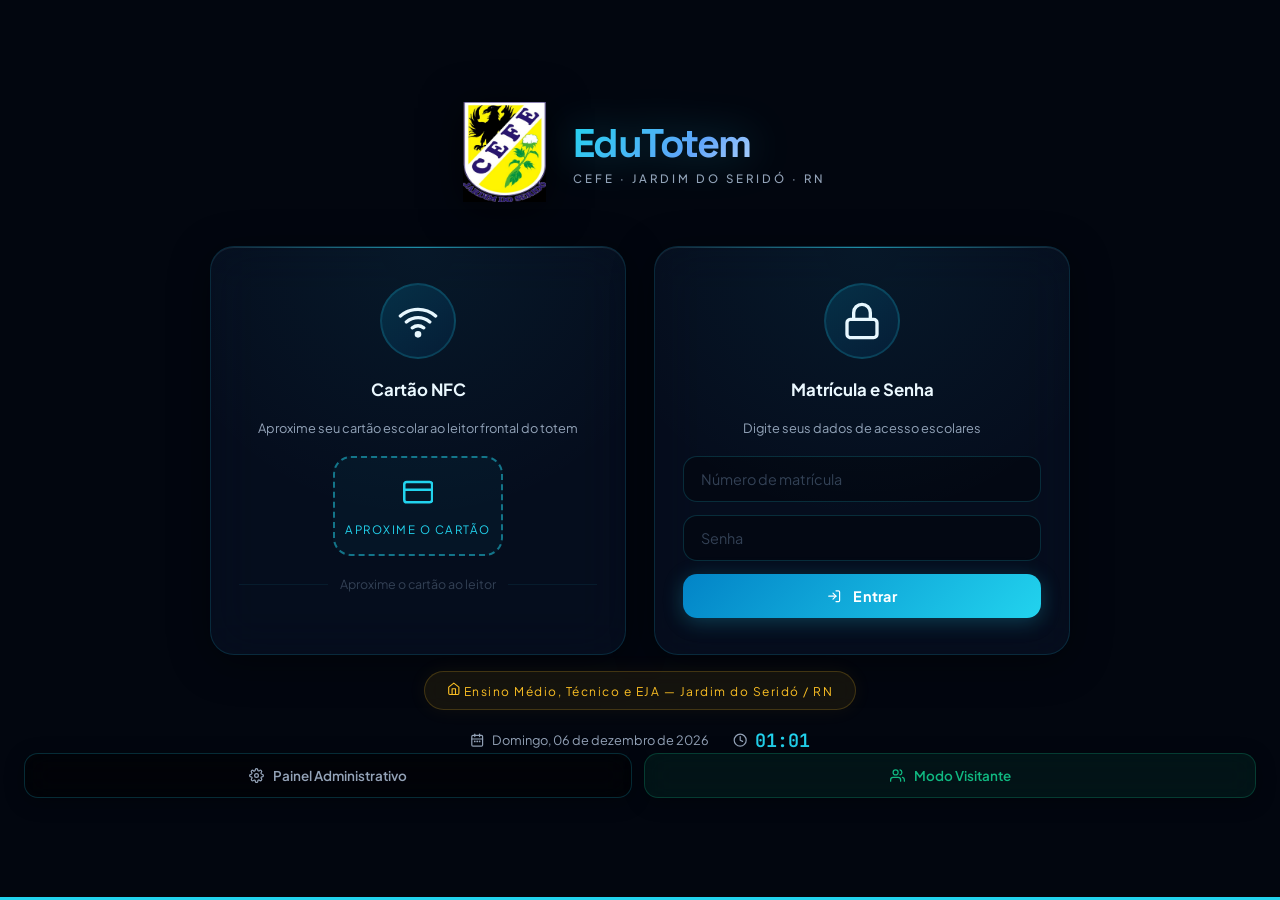
==== EduTotem.html @ 2d52a3f1 "feat: Adiciona Modo Visitante" ====
<!DOCTYPE html>
<html lang="pt-BR">
<head>
<meta charset="UTF-8">
<meta name="viewport" content="width=device-width, initial-scale=1.0, maximum-scale=1.0, user-scalable=no">
<title>EduTotem — CEFE Jardim do Seridó</title>
<link href="https://fonts.googleapis.com/css2?family=Plus+Jakarta+Sans:wght@300;400;500;600;700;800&family=JetBrains+Mono:wght@400;500;600&family=Space+Grotesk:wght@700;800&display=swap" rel="stylesheet">
<style>
  :root {
    /* ── PALETTE: Deep Space + Electric Cyan ── */
    --bg-deep:   #02060F;
    --bg-main:   #060D1C;
    --bg-card:   rgba(10,20,42,0.75);
    --bg-card2:  rgba(14,28,56,0.85);
    --bg-glass:  rgba(255,255,255,0.04);
    --bg-glass2: rgba(255,255,255,0.07);

    /* ── ACCENTS ── */
    --accent:    #22D3EE;
    --accent2:   #0EA5E9;
    --accent3:   #10B981;
    --accent4:   #818CF8;
    --red:       #F43F5E;
    --yellow:    #FBBF24;
    --green:     #10B981;
    --purple:    #A78BFA;
    --orange:    #FB923C;

    /* ── BORDERS & GLOWS ── */
    --border:    rgba(34,211,238,0.18);
    --border2:   rgba(34,211,238,0.08);
    --border3:   rgba(255,255,255,0.06);
    --glow:      0 0 40px rgba(34,211,238,0.18), 0 0 80px rgba(14,165,233,0.08);
    --glow2:     0 0 60px rgba(34,211,238,0.32), 0 0 120px rgba(14,165,233,0.15);
    --glow-green:0 0 30px rgba(16,185,129,0.25);
    --glow-red:  0 0 30px rgba(244,63,94,0.25);
    --shadow:    0 24px 80px rgba(0,0,0,0.65);
    --shadow-sm: 0 8px 32px rgba(0,0,0,0.4);

    /* ── TEXT ── */
    --text:      #F0F9FF;
    --text2:     #94A3B8;
    --text3:     #334155;

    /* ── RADIUS ── */
    --r:         22px;
    --rs:        14px;
    --rxs:       10px;
  }

  *, *::before, *::after { margin:0; padding:0; box-sizing:border-box; -webkit-tap-highlight-color:transparent; }
  html { background:var(--bg-deep); touch-action:manipulation; }
  body {
    font-family:'Plus Jakarta Sans',sans-serif;
    background:var(--bg-deep);
    color:var(--text);
    min-height:100vh;
    overflow:hidden;
    user-select:none;
    cursor:default;
  }
  body::before {
    content:''; position:fixed; inset:0; pointer-events:none; z-index:0;
    background:
      radial-gradient(ellipse 70% 60% at 15% 5%,  rgba(14,165,233,0.16) 0%, transparent 55%),
      radial-gradient(ellipse 50% 50% at 85% 90%, rgba(16,185,129,0.09) 0%, transparent 55%),
      radial-gradient(ellipse 60% 40% at 80% 20%, rgba(129,140,248,0.07) 0%, transparent 50%),
      radial-gradient(ellipse 35% 55% at 50% 60%, rgba(34,211,238,0.05) 0%, transparent 65%),
      linear-gradient(160deg, #02060F 0%, #060D1C 40%, #06101E 100%);
  }
  body::after {
    content:''; position:fixed; inset:0; pointer-events:none; z-index:0;
    background-image:
      radial-gradient(circle at 1px 1px, rgba(34,211,238,0.06) 1px, transparent 0);
    background-size: 40px 40px;
    mask-image: radial-gradient(ellipse 80% 80% at 50% 50%, black 40%, transparent 100%);
  }

  /* ─── SCREENS ─── */
  .screen { display:none; position:fixed; inset:0; z-index:10; animation:fadeIn .4s ease; flex-direction:column; }
  .screen.active { display:flex; }

  @keyframes fadeIn { from{opacity:0;transform:scale(.98)} to{opacity:1;transform:scale(1)} }
  @keyframes slideUp { from{opacity:0;transform:translateY(28px)} to{opacity:1;transform:translateY(0)} }
  @keyframes slideLeft { from{opacity:0;transform:translateX(-30px)} to{opacity:1;transform:translateX(0)} }
  @keyframes pulse { 0%,100%{box-shadow:0 0 0 0 rgba(0,198,255,.4)} 50%{box-shadow:0 0 0 16px rgba(0,198,255,0)} }
  @keyframes spin { to{transform:rotate(360deg)} }
  @keyframes countUp { from{opacity:0;transform:translateY(8px)} to{opacity:1;transform:translateY(0)} }
  @keyframes blink { 0%,100%{opacity:1} 50%{opacity:.35} }
  @keyframes ripple { 0%{transform:scale(0);opacity:.5} 100%{transform:scale(4);opacity:0} }

  ::-webkit-scrollbar { width:3px; }
  ::-webkit-scrollbar-track { background:transparent; }
  ::-webkit-scrollbar-thumb { background:linear-gradient(180deg,#22D3EE,#0EA5E9); border-radius:4px; }


  /* ─── SVG icon sizing ─── */
  .svg-icon { line-height:1; flex-shrink:0; }
  .svg-icon svg { display:block; }
  .pb-icon .svg-icon svg  { width:2rem;  height:2rem; }
  .ih-icon .svg-icon svg  { width:1.6rem;height:1.6rem; }
  .lc-icon .svg-icon svg  { width:2.5rem;height:2.5rem; }
  .pf2-ic .svg-icon svg   { width:1.1rem;height:1.1rem; }
  .io-icon .svg-icon       { animation:pulse 1.5s infinite; }
  .io-icon .svg-icon svg  { width:4rem;  height:4rem; }
  .tb-back .svg-icon, .tb-logout .svg-icon { vertical-align:middle; }
  .tb-back .svg-icon svg, .tb-logout .svg-icon svg { width:.9rem;height:.9rem; }
  .btn .svg-icon svg, .tc-btn .svg-icon svg,
  .sec-save .svg-icon svg, .pci-btn .svg-icon svg,
  .av-btn .svg-icon svg, .btn-add .svg-icon svg,
  .btn-add-row .svg-icon svg, .add-item-btn .svg-icon svg { width:.9rem;height:.9rem;margin-right:4px; }
  .edit-section-title { display:flex;align-items:center;gap:8px; }
  .edit-section-title .svg-icon svg { width:1rem;height:1rem; }
  .status-chip .svg-icon svg { width:.75rem;height:.75rem; }
  .nfc-icon .svg-icon svg  { width:1.9rem;height:1.9rem; }
  .lm-chip .svg-icon svg   { width:.9rem; height:.9rem; }
  .school-badge .svg-icon svg { width:.85rem;height:.85rem; }
  .btn-admin-access .svg-icon svg { width:.85rem;height:.85rem; }


  /* ── ALUNOS ADMIN ── */
  .aluno-row {
    display:flex; align-items:center; gap:14px; padding:14px 18px;
    background:rgba(10,20,42,0.6); backdrop-filter:blur(12px);
    border:1px solid rgba(34,211,238,0.1); border-radius:var(--rs);
    transition:all .3s;
  }
  .aluno-row:hover { border-color:rgba(34,211,238,0.25); transform:translateX(3px); }
  .aluno-av {
    width:40px; height:40px; border-radius:50%; flex-shrink:0;
    background:linear-gradient(135deg,#0EA5E9,#22D3EE,#10B981);
    display:flex; align-items:center; justify-content:center;
    font-size:.85rem; font-weight:800; color:#fff; -webkit-text-fill-color:#fff;
    border:2px solid rgba(255,255,255,0.12);
  }
  .aluno-info { flex:1; min-width:0; }
  .aluno-name { font-size:.9rem; font-weight:700; white-space:nowrap; overflow:hidden; text-overflow:ellipsis; }
  .aluno-meta { font-size:.72rem; color:var(--text2); margin-top:2px; }
  .aluno-mat { font-family:'JetBrains Mono',monospace; font-size:.72rem; color:var(--accent); }
  .aluno-actions { display:flex; gap:7px; flex-shrink:0; }
  .aluno-btn {
    padding:7px 12px; border-radius:var(--rxs); border:1px solid var(--border);
    font-family:'Plus Jakarta Sans',sans-serif; font-size:.75rem; font-weight:600;
    cursor:pointer; transition:all .3s; display:flex; align-items:center; gap:4px;
  }
  .aluno-btn-edit { background:rgba(34,211,238,0.08); color:var(--accent); }
  .aluno-btn-edit:hover { background:rgba(34,211,238,0.2); border-color:var(--accent); }
  .aluno-btn-del { background:rgba(244,63,94,0.08); color:var(--red); }
  .aluno-btn-del:hover { background:rgba(244,63,94,0.2); border-color:var(--red); }
  .aluno-empty { text-align:center; padding:50px 20px; color:var(--text3); font-size:.88rem; }


  /* ══════════════════════════════
     CSV IMPORT ZONE
  ══════════════════════════════ */
  .csv-drop-zone {
    border:2px dashed rgba(34,211,238,0.3);
    border-radius:var(--r); padding:36px 24px;
    text-align:center; cursor:pointer; transition:all .3s;
    background:rgba(34,211,238,0.03);
    position:relative;
  }
  .csv-drop-zone:hover, .csv-drop-zone.drag-over {
    border-color:var(--accent); background:rgba(34,211,238,0.08);
    box-shadow:var(--glow);
  }
  .csv-drop-zone .dz-icon { font-size:2.8rem; margin-bottom:10px; }
  .csv-drop-zone h4 { font-size:1rem; font-weight:700; margin-bottom:4px; }
  .csv-drop-zone p  { font-size:.8rem; color:var(--text2); }
  .csv-preview-table {
    width:100%; border-collapse:separate; border-spacing:0 4px;
    font-size:.8rem; max-height:260px; overflow-y:auto; display:block;
  }
  .csv-preview-table th {
    padding:8px 12px; background:rgba(34,211,238,0.12);
    color:var(--accent); font-size:.7rem; text-transform:uppercase;
    letter-spacing:1.5px; text-align:left; font-weight:700;
    position:sticky; top:0;
  }
  .csv-preview-table td { padding:9px 12px; background:rgba(10,20,42,0.5); color:var(--text); }
  .csv-preview-table tr:hover td { background:rgba(34,211,238,0.06); }
  .csv-preview-table td:first-child { border-radius:var(--rxs) 0 0 var(--rxs); }
  .csv-preview-table td:last-child  { border-radius:0 var(--rxs) var(--rxs) 0; }
  .csv-error-row td { color:var(--red) !important; background:rgba(244,63,94,0.08) !important; }
  .import-progress {
    padding:14px 20px; border-radius:var(--rs);
    background:rgba(16,185,129,0.08); border:1px solid rgba(16,185,129,0.2);
    display:flex; align-items:center; gap:12px; font-size:.88rem; font-weight:600;
    color:var(--green); display:none;
  }
  .import-progress.show { display:flex; animation:slideUp .3s ease; }

  /* ══════════════════════════════
     SYNC / INTERCOMUNICAÇÃO
  ══════════════════════════════ */
  .sync-status-bar {
    display:flex; align-items:center; gap:10px; padding:10px 16px;
    border-radius:var(--rs);
    font-size:.8rem; font-weight:600;
  }
  .sync-status-bar.connected    { background:rgba(16,185,129,0.1); border:1px solid rgba(16,185,129,0.25); color:var(--green); }
  .sync-status-bar.disconnected { background:rgba(244,63,94,0.08); border:1px solid rgba(244,63,94,0.2); color:var(--red); }
  .sync-status-bar.syncing      { background:rgba(34,211,238,0.08); border:1px solid rgba(34,211,238,0.2); color:var(--accent); }
  .sync-dot { width:8px; height:8px; border-radius:50%; flex-shrink:0; }
  .sync-dot.on  { background:var(--green); box-shadow:0 0 8px var(--green); animation:pulse 2s infinite; }
  .sync-dot.off { background:var(--red); }
  .sync-dot.spin { background:var(--accent); box-shadow:0 0 8px var(--accent); animation:pulse 1s infinite; }
  .sync-action-grid {
    display:grid; grid-template-columns:1fr 1fr; gap:10px;
  }
  .sync-btn {
    padding:14px 16px; border-radius:var(--rs);
    display:flex; flex-direction:column; align-items:flex-start; gap:5px;
    cursor:pointer; transition:all .3s; border:1px solid var(--border);
    background:rgba(10,20,42,0.5); font-family:'Plus Jakarta Sans',sans-serif;
  }
  .sync-btn:hover { border-color:var(--accent); background:rgba(34,211,238,0.06); transform:translateY(-2px); }
  .sync-btn .sb-icon { font-size:1.4rem; }
  .sync-btn .sb-label { font-size:.85rem; font-weight:700; color:var(--text); }
  .sync-btn .sb-desc  { font-size:.72rem; color:var(--text2); }
  .qr-box {
    display:none; flex-direction:column; align-items:center; gap:14px;
    padding:24px; background:rgba(10,20,42,0.6); backdrop-filter:blur(12px);
    border:1px solid var(--border); border-radius:var(--r);
  }
  .qr-box.show { display:flex; animation:slideUp .3s ease; }
  .qr-canvas { border-radius:12px; background:#fff; padding:10px; }
  .qr-label { font-size:.78rem; color:var(--text2); text-align:center; max-width:260px; }

  /* ══════════════════════════════
     PROFESSORES
  ══════════════════════════════ */
  .staff-role-badge {
    padding:3px 10px; border-radius:100px; font-size:.68rem; font-weight:700;
    text-transform:uppercase; letter-spacing:.5px;
  }
  .role-professor  { background:rgba(167,139,250,0.12); color:var(--purple); border:1px solid rgba(167,139,250,0.25); }
  .role-coord      { background:rgba(251,191,36,0.12); color:var(--yellow); border:1px solid rgba(251,191,36,0.25); }
  .role-admin      { background:rgba(244,63,94,0.12); color:var(--red); border:1px solid rgba(244,63,94,0.25); }
  .role-aluno      { background:rgba(34,211,238,0.1); color:var(--accent); border:1px solid rgba(34,211,238,0.2); }


  .btn-visitor {
    padding:12px 20px; flex:1;
    background:rgba(16,185,129,0.10); backdrop-filter:blur(14px);
    border:1px solid rgba(16,185,129,0.35);
    border-radius:var(--rs); color:#10B981;
    font-family:'Plus Jakarta Sans',sans-serif;
    font-size:.84rem; font-weight:700;
    cursor:pointer; transition:all .3s;
    display:flex; align-items:center; justify-content:center; gap:9px;
    box-shadow:0 4px 20px rgba(0,0,0,0.25), 0 0 12px rgba(16,185,129,0.08);
    animation:slideUp .6s ease .5s both;
  }
  .btn-visitor:hover {
    border-color:#10B981;
    background:rgba(16,185,129,0.18);
    box-shadow:0 0 24px rgba(16,185,129,0.2);
    transform:translateY(-2px);
  }
  .login-action-row {
    display:flex; gap:10px; width:100%;
    animation:slideUp .6s ease .45s both;
  }

  /* ── AVISOS ADMIN ── */
  .aviso-adm-row {
    display:flex; flex-direction:column; gap:8px;
    padding:16px 18px;
    background:rgba(10,20,42,0.6); backdrop-filter:blur(12px);
    border:1px solid rgba(34,211,238,0.1); border-radius:var(--r);
    transition:all .3s;
  }
  .aviso-adm-row:hover { border-color:rgba(34,211,238,0.25); }
  .aviso-adm-top { display:flex; align-items:center; gap:10px; }
  .aviso-adm-title { font-size:.93rem; font-weight:700; color:var(--text); flex:1; }
  .aviso-adm-desc { font-size:.82rem; color:var(--text2); line-height:1.5; }
  .aviso-adm-footer { display:flex; align-items:center; gap:8px; }
  .aviso-adm-date { font-size:.72rem; color:var(--text3); font-family:'JetBrains Mono',monospace; flex:1; }
  .aviso-adm-actions { display:flex; gap:7px; }
  .av-btn {
    padding:6px 12px; border-radius:var(--rxs); border:1px solid var(--border);
    font-family:'Plus Jakarta Sans',sans-serif; font-size:.75rem; font-weight:600;
    cursor:pointer; transition:all .3s; display:flex; align-items:center; gap:4px;
  }
  .av-btn-edit { background:rgba(34,211,238,0.08); color:var(--accent); }
  .av-btn-edit:hover { background:rgba(34,211,238,0.2); border-color:var(--accent); }
  .av-btn-del { background:rgba(244,63,94,0.08); color:var(--red); }
  .av-btn-del:hover { background:rgba(244,63,94,0.2); border-color:var(--red); }
  .prio-dot { width:9px; height:9px; border-radius:50%; flex-shrink:0; }

  /* ─── TOUCH RIPPLE ─── */
  .ripple-container { position:relative; overflow:hidden; }
  .ripple { position:absolute; border-radius:50%; background:rgba(255,255,255,.25);
    transform:scale(0); animation:ripple .6s linear; pointer-events:none; }

  /* ─── TOPBAR ─── */
  .topbar {
    position:fixed; top:0; left:0; right:0; height:66px;
    background:rgba(2,6,15,0.82);
    backdrop-filter:blur(24px) saturate(180%);
    -webkit-backdrop-filter:blur(24px) saturate(180%);
    border-bottom:1px solid rgba(34,211,238,0.1);
    box-shadow:0 1px 0 rgba(34,211,238,0.05), 0 4px 24px rgba(0,0,0,0.4);
    display:flex; align-items:center; padding:0 28px; gap:14px; z-index:100;
  }
  .tb-logo {
    display:flex; align-items:center; gap:10px;
  }
  .tb-logo img { width:38px; height:38px; object-fit:contain; filter:drop-shadow(0 2px 6px rgba(0,0,0,.5)); }
  .tb-logo-text .tlt-top {
    font-size:.95rem; font-weight:800;
    font-family:'Space Grotesk','Plus Jakarta Sans',sans-serif;
    background:linear-gradient(120deg, #FBBF24, #F9FAFB);
    -webkit-background-clip:text; -webkit-text-fill-color:transparent;
    line-height:1.1;
  }
  .tb-logo-text .tlt-bot {
    font-size:.58rem; color:var(--text3); letter-spacing:1.5px;
    text-transform:uppercase; -webkit-text-fill-color:var(--text3);
  }
  .tb-spacer { flex:1; }
  .tb-user {
    display:flex; align-items:center; gap:10px;
    padding:7px 16px;
    background:rgba(34,211,238,0.07);
    backdrop-filter:blur(12px);
    border:1px solid rgba(34,211,238,0.18);
    border-radius:100px; cursor:pointer; transition:all .3s;
    box-shadow:0 2px 12px rgba(0,0,0,0.2);
  }
  .tb-user:hover { border-color:rgba(34,211,238,0.4); background:rgba(34,211,238,0.12); box-shadow:var(--glow); }
  .tb-avatar {
    width:34px; height:34px; border-radius:50%;
    background:linear-gradient(135deg, #0EA5E9, #22D3EE, #10B981);
    display:flex; align-items:center; justify-content:center;
    font-size:13px; font-weight:800; color:#fff; -webkit-text-fill-color:#fff;
    box-shadow:0 0 12px rgba(34,211,238,0.4);
    border:2px solid rgba(255,255,255,0.15);
  }
  .tb-user-name { font-size:.84rem; font-weight:600; color:var(--text); }
  .tb-user-class { font-size:.7rem; color:var(--text2); }
  .tb-time {
    font-family:'JetBrains Mono',monospace; font-size:.9rem;
    color:var(--accent); font-weight:600;
    border-left:1px solid var(--border2); padding-left:16px;
  }
  .tb-back {
    display:flex; align-items:center; gap:7px; padding:9px 16px;
    background:rgba(255,255,255,.05); border:1px solid var(--border);
    border-radius:100px; color:var(--text2); font-size:.84rem;
    cursor:pointer; transition:all .3s; font-family:'Plus Jakarta Sans',sans-serif;
    font-weight:600; white-space:nowrap;
  }
  .tb-back:hover { color:var(--accent); border-color:var(--accent); background:rgba(0,198,255,.05); }
  .tb-logout {
    padding:8px 16px;
    background:rgba(255,77,109,.1); border:1px solid rgba(255,77,109,.3);
    border-radius:100px; color:var(--red);
    font-size:.8rem; font-weight:700; cursor:pointer; transition:all .3s;
    font-family:'Plus Jakarta Sans',sans-serif; display:flex; align-items:center; gap:6px;
  }
  .tb-logout:hover { background:rgba(255,77,109,.2); border-color:var(--red); }

  .inner-wrap { flex:1; padding-top:66px; overflow-y:auto; }
  .inner-content { padding:28px 32px; display:flex; flex-direction:column; gap:22px; }

  /* ─── INNER HEADER ─── */
  .inner-header {
    display:flex; align-items:center; gap:16px;
    animation:slideUp .4s ease both;
  }
  .ih-icon {
    width:56px; height:56px; border-radius:18px;
    display:flex; align-items:center; justify-content:center; font-size:1.7rem; flex-shrink:0;
    box-shadow:0 4px 20px rgba(0,0,0,0.25);
    border:1px solid rgba(255,255,255,0.08);
  }
  .inner-header h2 { font-size:1.55rem; font-weight:800; font-family:'Space Grotesk','Plus Jakarta Sans',sans-serif; letter-spacing:-0.3px; }
  .inner-header p { font-size:.83rem; color:var(--text2); margin-top:3px; }

  /* ─── CARD ─── */
  .card {
    background:var(--bg-card);
    backdrop-filter:blur(16px);
    border:1px solid var(--border);
    border-radius:var(--r); padding:22px;
    box-shadow:var(--shadow-sm), inset 0 1px 0 rgba(255,255,255,0.05);
  }
  .card-title {
    font-size:.75rem; text-transform:uppercase; letter-spacing:2px;
    color:var(--text3); margin-bottom:16px; font-weight:600;
  }

  /* ─── BUTTONS ─── */
  .btn {
    padding:13px 20px; border-radius:var(--rs); border:none;
    font-family:'Plus Jakarta Sans',sans-serif; font-size:.9rem; font-weight:700;
    cursor:pointer; transition:all .3s; display:inline-flex;
    align-items:center; justify-content:center; gap:8px;
  }
  .btn-primary {
    background:linear-gradient(135deg, #0284C7, #22D3EE);
    color:#fff; width:100%;
    box-shadow:0 4px 20px rgba(34,211,238,0.25);
    letter-spacing:0.3px;
  }
  .btn-primary:hover { transform:translateY(-2px); box-shadow:0 8px 32px rgba(34,211,238,0.45), 0 0 0 1px rgba(34,211,238,0.3); filter:brightness(1.08); }
  .btn-secondary {
    background:rgba(255,255,255,.05); border:1px solid var(--border);
    color:var(--text2); width:100%;
  }
  .btn-secondary:hover { background:rgba(255,255,255,.1); color:var(--text); }
  .btn-danger {
    background:rgba(255,77,109,.12); border:1px solid rgba(255,77,109,.3);
    color:var(--red); width:100%;
  }
  .btn-danger:hover { background:rgba(255,77,109,.25); border-color:var(--red); box-shadow:0 4px 20px rgba(255,77,109,.2); transform:translateY(-2px); }

  /*════════════════════════════════════════
    LOGIN SCREEN
  ════════════════════════════════════════*/
  #screen-login {
    align-items:center; justify-content:center; padding:40px 24px;
    background:var(--bg-deep);
  }
  .login-logo {
    display:flex; align-items:center; gap:18px; margin-bottom:44px;
    animation:slideUp .5s ease;
  }
  .login-logo img {
    width:100px; height:100px; object-fit:contain;
    filter:drop-shadow(0 6px 20px rgba(0,0,0,.6));
  }
  .login-logo-text h1 {
    font-size:2.5rem; font-weight:800; letter-spacing:-1.5px;
    font-family:'Space Grotesk','Plus Jakarta Sans',sans-serif;
    background:linear-gradient(135deg, #22D3EE 0%, #60A5FA 50%, #fff 100%);
    -webkit-background-clip:text; -webkit-text-fill-color:transparent;
    filter:drop-shadow(0 0 20px rgba(34,211,238,0.3));
  }
  .login-logo-text span {
    font-size:.72rem; color:var(--text2); letter-spacing:3px;
    text-transform:uppercase; font-weight:500; display:block; margin-top:2px;
  }
  .login-cards {
    display:flex; gap:28px; width:100%; max-width:860px;
    animation:slideUp .6s ease .1s both;
  }
  .login-card {
    flex:1;
    background:rgba(8,18,38,0.65);
    backdrop-filter:blur(24px);
    border:1px solid rgba(34,211,238,0.15);
    border-radius:24px; padding:36px 28px;
    display:flex; flex-direction:column; align-items:center; gap:20px;
    transition:all .3s cubic-bezier(.4,0,.2,1);
    position:relative; overflow:hidden;
    box-shadow:0 8px 40px rgba(0,0,0,0.4), inset 0 1px 0 rgba(255,255,255,0.07);
  }
  .login-card::before {
    content:''; position:absolute; top:0; left:0; right:0; height:1px;
    background:linear-gradient(90deg,transparent,rgba(34,211,238,0.6),transparent);
  }
  .login-card::after {
    content:''; position:absolute; top:0; left:0; right:0; bottom:0;
    background:radial-gradient(circle at 50% 0%, rgba(34,211,238,0.06) 0%, transparent 60%);
    pointer-events:none;
  }
  .login-card:hover { border-color:rgba(34,211,238,0.35); transform:translateY(-5px); box-shadow:var(--glow),var(--shadow); }
  .lc-icon {
    width:76px; height:76px; border-radius:50%;
    background:linear-gradient(135deg,rgba(0,198,255,.15),rgba(0,120,212,.1));
    border:2px solid var(--border); font-size:2.8rem;
    display:flex; align-items:center; justify-content:center;
  }
  .login-card h3 { font-size:1.05rem; font-weight:700; }
  .login-card p { font-size:.8rem; color:var(--text2); text-align:center; }

  .nfc-zone {
    width:170px; height:100px;
    border:2px dashed rgba(34,211,238,0.5); border-radius:18px;
    display:flex; flex-direction:column; align-items:center; justify-content:center; gap:7px;
    cursor:pointer; transition:all .3s; animation:pulse 2.5s infinite;
    font-size:.72rem; color:var(--accent); letter-spacing:1.5px; text-transform:uppercase;
    background:rgba(34,211,238,0.04);
  }
  .nfc-zone:hover, .nfc-zone.reading {
    background:rgba(34,211,238,0.1); border-style:solid;
    box-shadow:var(--glow), inset 0 0 20px rgba(34,211,238,0.05);
  }
  .nfc-zone .nfc-icon { font-size:1.9rem; }
  .nfc-zone.reading .nfc-txt { display:none; }
  .nfc-spinner { display:none; animation:spin 1s linear infinite; font-size:1.6rem; }
  .nfc-zone.reading .nfc-spinner { display:block; }

  .lf { width:100%; display:flex; flex-direction:column; gap:13px; }
  .lf input {
    width:100%; padding:13px 17px;
    background:rgba(0,0,0,.32); border:1px solid var(--border);
    border-radius:var(--rs); color:var(--text);
    font-family:'Plus Jakarta Sans',sans-serif; font-size:.9rem; outline:none; transition:all .3s;
  }
  .lf input:focus { border-color:var(--accent); box-shadow:0 0 0 3px rgba(0,198,255,.1); }
  .lf input::placeholder { color:var(--text3); }

  .login-divider {
    display:flex; align-items:center; gap:12px;
    color:var(--text3); font-size:.78rem; width:100%;
  }
  .login-divider::before,.login-divider::after { content:''; flex:1; height:1px; background:var(--border2); }

  .login-meta {
    display:flex; align-items:center; gap:24px;
    animation:slideUp .6s ease .3s both;
    margin-top:18px;
  }
  .login-meta .lm-chip {
    display:flex; align-items:center; gap:8px;
    font-size:.8rem; color:var(--text2);
  }
  .login-meta .lm-chip .tval {
    font-family:'JetBrains Mono',monospace; font-size:1.15rem;
    color:var(--accent); font-weight:600;
  }
  .school-badge {
    margin-top:16px;
    padding:10px 22px; border-radius:100px;
    background:rgba(251,191,36,0.08);
    backdrop-filter:blur(10px);
    border:1px solid rgba(251,191,36,0.2);
    font-size:.75rem; color:var(--yellow); letter-spacing:1.5px;
    animation:slideUp .6s ease .4s both;
    box-shadow:0 0 20px rgba(251,191,36,0.06);
  }
  .btn-admin-access {
    padding:12px 20px; flex:1;
    background:rgba(0,0,0,0.45); backdrop-filter:blur(14px);
    border:1px solid rgba(34,211,238,0.2);
    border-radius:var(--rs); color:var(--text2);
    font-family:'Plus Jakarta Sans',sans-serif;
    font-size:.84rem; font-weight:600;
    cursor:pointer; transition:all .3s;
    display:flex; align-items:center; justify-content:center; gap:9px;
    box-shadow:0 4px 20px rgba(0,0,0,0.3);
  }
  .btn-admin-access:hover { border-color:var(--accent); color:var(--accent); background:rgba(34,211,238,0.08); box-shadow:0 0 20px rgba(34,211,238,0.1); }

  /* ── Botão visitante ── */
  .btn-visitor {
    padding:13px 22px; flex:1;
    background:rgba(16,185,129,0.08); backdrop-filter:blur(14px);
    border:1px solid rgba(16,185,129,0.25);
    border-radius:var(--rs); color:#10B981;
    font-family:'Plus Jakarta Sans',sans-serif;
    font-size:.84rem; font-weight:600;
    cursor:pointer; transition:all .3s;
    display:flex; align-items:center; justify-content:center; gap:9px;
    box-shadow:0 4px 20px rgba(0,0,0,0.3);
  }
  .btn-visitor:hover { border-color:#10B981; background:rgba(16,185,129,0.14); box-shadow:0 0 20px rgba(16,185,129,0.12); }

  /* ── Linha de ações na tela de login ── */
  .login-action-row {
    display:flex; gap:12px; width:100%;
    animation:slideUp .6s ease .5s both;
  }
  .portal-wrap { flex:1; padding-top:64px; overflow-y:auto; }
  .portal-content { padding:28px 32px; display:flex; flex-direction:column; gap:24px; }

  .portal-greeting h2 {
    font-size:2rem; font-weight:800;
    font-family:'Space Grotesk','Plus Jakarta Sans',sans-serif;
    background:linear-gradient(120deg, #F0F9FF 0%, #22D3EE 60%, #60A5FA 100%);
    -webkit-background-clip:text; -webkit-text-fill-color:transparent;
    animation:slideUp .4s ease both;
    letter-spacing:-0.5px;
  }
  .portal-greeting p { font-size:.88rem; color:var(--text2); margin-top:3px; animation:slideUp .4s ease .05s both; }

  .portal-status { display:flex; gap:12px; flex-wrap:wrap; animation:slideUp .4s ease .1s both; }
  .status-chip {
    display:flex; align-items:center; gap:8px; padding:7px 16px;
    background:rgba(34,211,238,0.06);
    backdrop-filter:blur(10px);
    border:1px solid rgba(34,211,238,0.14);
    border-radius:100px; font-size:.78rem; color:var(--text2);
    box-shadow:0 2px 10px rgba(0,0,0,0.15);
  }
  .chip-dot { width:8px; height:8px; border-radius:50%; }
  .cd-green { background:var(--green); box-shadow:0 0 8px var(--green); }
  .cd-blue { background:var(--accent); box-shadow:0 0 8px var(--accent); }

  .portal-grid {
    display:grid;
    grid-template-columns:repeat(3,1fr);
    grid-template-rows:auto auto;
    gap:16px;
    animation:slideUp .4s ease .15s both;
  }
  /* Bento: first card (Almoço) is featured - wider */
  .portal-grid .portal-btn:first-child {
    grid-column:span 1;
  }
  .portal-btn {
    background:rgba(10,22,46,0.6);
    backdrop-filter:blur(20px);
    border:1px solid rgba(34,211,238,0.12);
    border-radius:var(--r); padding:32px 20px;
    display:flex; flex-direction:column; align-items:center; gap:14px;
    cursor:pointer; transition:all .3s cubic-bezier(.4,0,.2,1);
    position:relative; overflow:hidden; text-align:center;
    box-shadow:0 4px 24px rgba(0,0,0,0.3), inset 0 1px 0 rgba(255,255,255,0.06);
  }
  .portal-btn::before {
    content:''; position:absolute; inset:0;
    background:radial-gradient(circle at 50% 0%, rgba(34,211,238,0.08) 0%, transparent 70%);
    opacity:0; transition:opacity .3s;
  }
  .portal-btn::after {
    content:''; position:absolute; bottom:0; left:0; right:0; height:2px;
    background:linear-gradient(90deg,transparent,var(--accent),transparent);
    transform:scaleX(0); transition:transform .3s ease;
  }
  .portal-btn:hover { border-color:rgba(34,211,238,0.35); transform:translateY(-5px) scale(1.01); box-shadow:var(--glow),var(--shadow); }
  .portal-btn:hover::before { opacity:1; }
  .portal-btn:hover::after { transform:scaleX(1); }
  .portal-btn:active { transform:translateY(-1px) scale(.99); }
  .pb-icon {
    width:72px; height:72px; border-radius:20px;
    display:flex; align-items:center; justify-content:center;
    font-size:2.3rem; transition:all .3s;
    border:1px solid rgba(255,255,255,0.08);
  }
  .portal-btn:hover .pb-icon { transform:scale(1.1) rotate(-3deg); filter:brightness(1.2); }
  .pb-blue   { background:linear-gradient(135deg,rgba(14,165,233,0.25),rgba(6,182,212,0.12)); box-shadow:0 0 24px rgba(14,165,233,0.12); }
  .pb-green  { background:linear-gradient(135deg,rgba(16,185,129,0.25),rgba(5,150,105,0.12)); box-shadow:0 0 24px rgba(16,185,129,0.12); }
  .pb-yellow { background:linear-gradient(135deg,rgba(251,191,36,0.22),rgba(245,158,11,0.1)); box-shadow:0 0 24px rgba(251,191,36,0.1); }
  .pb-purple { background:linear-gradient(135deg,rgba(167,139,250,0.22),rgba(139,92,246,0.12)); box-shadow:0 0 24px rgba(167,139,250,0.1); }
  .pb-teal   { background:linear-gradient(135deg,rgba(34,211,238,0.22),rgba(6,182,212,0.12)); box-shadow:0 0 24px rgba(34,211,238,0.12); }
  .pb-gold   { background:linear-gradient(135deg,rgba(251,191,36,0.22),rgba(251,146,60,0.12)); box-shadow:0 0 24px rgba(251,191,36,0.1); }
  .pb-name { font-size:.98rem; font-weight:700; color:var(--text); }
  .pb-desc { font-size:.73rem; color:var(--text2); }

  /*════════════════════════════════════════
    ALMOÇO
  ════════════════════════════════════════*/
  .lunch-counter {
    display:flex; align-items:center; gap:22px; padding:28px;
    background:linear-gradient(135deg,rgba(34,211,238,0.1),rgba(14,165,233,0.05));
    backdrop-filter:blur(16px);
    border:1px solid rgba(34,211,238,0.25); border-radius:var(--r);
    box-shadow:0 4px 32px rgba(34,211,238,0.08), inset 0 1px 0 rgba(255,255,255,0.06);
    animation:slideUp .4s ease both;
  }
  .lc-icon { font-size:2.8rem; }
  .lc-val {
    font-size:3.8rem; font-weight:800;
    font-family:'JetBrains Mono',monospace; color:var(--accent);
    line-height:1; animation:countUp .3s ease;
  }
  .lc-label { font-size:.72rem; text-transform:uppercase; letter-spacing:2px; color:var(--text2); }
  .lc-sub { font-size:.75rem; color:var(--text3); margin-top:3px; }

  .lunch-btns { display:grid; grid-template-columns:1fr 1fr; gap:14px; animation:slideUp .4s ease .05s both; }
  .lunch-btn {
    padding:22px; border-radius:var(--r);
    display:flex; flex-direction:column; align-items:center; gap:9px;
    cursor:pointer; transition:all .3s; font-family:'Plus Jakarta Sans',sans-serif;
    font-size:.98rem; font-weight:700; border:2px solid transparent;
  }
  .lunch-btn span { font-size:1.9rem; }
  .lb-yes { background:rgba(0,229,160,.15); border-color:rgba(0,229,160,.4); color:var(--green); }
  .lb-yes:hover { background:rgba(0,229,160,.25); border-color:var(--green); transform:translateY(-3px); box-shadow:0 8px 25px rgba(0,229,160,.2); }
  .lb-no  { background:rgba(255,77,109,.12); border-color:rgba(255,77,109,.3); color:var(--red); }
  .lb-no:hover  { background:rgba(255,77,109,.22); border-color:var(--red); transform:translateY(-3px); box-shadow:0 8px 25px rgba(255,77,109,.2); }

  .lunch-nfc {
    padding:22px; background:var(--bg-card); border:2px dashed var(--border);
    border-radius:var(--r); text-align:center; cursor:pointer; transition:all .3s;
    animation:slideUp .4s ease .1s both;
  }
  .lunch-nfc:hover { border-color:var(--accent); background:rgba(0,198,255,.05); }
  .lunch-nfc h4 { font-weight:700; font-size:.93rem; margin-top:6px; }
  .lunch-nfc p { font-size:.78rem; color:var(--text2); margin-top:3px; }

  .status-msg {
    padding:13px 18px; border-radius:var(--rs); font-size:.88rem; font-weight:600;
    display:none; align-items:center; gap:9px;
  }
  .status-msg.show { display:flex; animation:slideUp .3s ease; }
  .msg-ok   { background:rgba(0,229,160,.1); border:1px solid rgba(0,229,160,.3); color:var(--green); }
  .msg-err  { background:rgba(255,77,109,.1); border:1px solid rgba(255,77,109,.3); color:var(--red); }
  .msg-info { background:rgba(0,198,255,.1); border:1px solid rgba(0,198,255,.3); color:var(--accent); }

  /*════════════════════════════════════════
    CARDÁPIO
  ════════════════════════════════════════*/
  .day-tabs { display:flex; gap:9px; overflow-x:auto; padding-bottom:4px; animation:slideUp .4s ease both; }
  .day-tab {
    flex-shrink:0; padding:9px 18px;
    background:var(--bg-card); border:1px solid var(--border);
    border-radius:100px; color:var(--text2); font-size:.83rem; font-weight:600;
    cursor:pointer; transition:all .3s; font-family:'Plus Jakarta Sans',sans-serif;
  }
  .day-tab.active,.day-tab:hover {
    background:linear-gradient(135deg,var(--accent2),var(--accent));
    color:#fff; border-color:transparent; box-shadow:0 4px 15px rgba(0,198,255,.3);
  }
  .menu-grid { display:grid; grid-template-columns:1fr 1fr; gap:14px; animation:slideUp .4s ease .1s both; }
  .menu-item {
    background:var(--bg-card); border:1px solid var(--border);
    border-radius:var(--rs); padding:18px; transition:all .3s;
  }
  .menu-item:hover { border-color:rgba(0,198,255,.3); transform:translateY(-2px); }
  .mi-icon { font-size:1.9rem; margin-bottom:7px; }
  .mi-cat { font-size:.68rem; text-transform:uppercase; letter-spacing:2px; color:var(--accent); font-weight:600; margin-bottom:4px; }
  .mi-name { font-size:.98rem; font-weight:700; }
  .mi-desc { font-size:.78rem; color:var(--text2); margin-top:3px; }

  /*════════════════════════════════════════
    AVISOS
  ════════════════════════════════════════*/
  .notices { display:flex; flex-direction:column; gap:12px; animation:slideUp .4s ease both; }
  .notice-card {
    background:rgba(8,18,38,0.6);
    backdrop-filter:blur(16px);
    border:1px solid rgba(34,211,238,0.1); border-radius:var(--r);
    padding:18px 22px; display:flex; gap:14px; align-items:flex-start;
    cursor:pointer; transition:all .3s;
    box-shadow:0 2px 16px rgba(0,0,0,0.2);
  }
  .notice-card:hover { border-color:rgba(34,211,238,0.3); transform:translateX(5px); box-shadow:var(--glow),0 4px 24px rgba(0,0,0,0.3); }
  .nc-bar { width:4px; align-self:stretch; border-radius:4px; flex-shrink:0; }
  .bar-high { background:var(--red); }
  .bar-med  { background:var(--yellow); }
  .bar-low  { background:var(--green); }
  .nc-body { flex:1; }
  .nc-tag {
    display:inline-block; padding:2px 10px; border-radius:100px;
    font-size:.68rem; font-weight:700; text-transform:uppercase; letter-spacing:1px; margin-bottom:6px;
  }
  .tag-urgent { background:rgba(255,77,109,.15); color:var(--red); border:1px solid rgba(255,77,109,.3); }
  .tag-event  { background:rgba(0,198,255,.1); color:var(--accent); border:1px solid rgba(0,198,255,.2); }
  .tag-info   { background:rgba(0,229,160,.1); color:var(--green); border:1px solid rgba(0,229,160,.2); }
  .nc-title { font-size:.98rem; font-weight:700; }
  .nc-desc  { font-size:.8rem; color:var(--text2); margin-top:3px; line-height:1.5; }
  .nc-date  { font-size:.72rem; color:var(--text3); margin-top:7px; font-family:'JetBrains Mono',monospace; }

  /*════════════════════════════════════════
    HORÁRIOS
  ════════════════════════════════════════*/
  .class-tabs { display:flex; gap:9px; flex-wrap:wrap; animation:slideUp .4s ease both; min-height:44px; align-items:flex-start; }
  .class-tab {
    padding:9px 17px; background:var(--bg-card); border:1px solid var(--border);
    border-radius:var(--rs); color:var(--text2); font-size:.83rem; font-weight:600;
    cursor:pointer; transition:all .3s; font-family:'Plus Jakarta Sans',sans-serif;
  }
  .class-tab.active { background:rgba(0,198,255,.15); border-color:var(--accent); color:var(--accent); box-shadow:0 0 0 2px rgba(0,198,255,.2); }
  .class-tab:hover { background:rgba(0,198,255,.08); border-color:rgba(0,198,255,.5); color:var(--accent); }
  .sch-wrap { width:100%; overflow-x:auto; }
  .sch-table { width:100%; border-collapse:separate; border-spacing:0 6px; animation:slideUp .4s ease .1s both; }
  .sch-table th {
    padding:9px 14px; font-size:.72rem; text-transform:uppercase;
    letter-spacing:2px; color:var(--text3); text-align:left; font-weight:600;
  }
  .sch-table td { padding:11px 14px; font-size:.86rem; }
  .sch-table td:first-child {
    border-radius:var(--rs) 0 0 var(--rs);
    font-family:'JetBrains Mono',monospace; color:var(--accent); font-size:.8rem;
  }
  .sch-table td:last-child { border-radius:0 var(--rs) var(--rs) 0; }
  .sch-row { background:rgba(10,20,40,0.6); transition:all .3s; }
  .sch-row:nth-child(even) { background:rgba(14,28,56,0.5); }
  .sch-row:hover { background:rgba(0,198,255,.08); transform:translateX(4px); box-shadow:var(--glow); }
  .sch-row.cur { background:linear-gradient(90deg,rgba(0,198,255,.18),rgba(0,120,212,.08)) !important; }
  .sch-row.cur td:first-child { border-left:3px solid var(--accent); }
  .sub-pill {
    display:inline-flex; align-items:center; gap:6px; padding:4px 12px;
    background:rgba(0,198,255,.1); border-radius:100px; font-size:.8rem; font-weight:500;
  }
  .room-badge {
    padding:3px 10px; background:var(--bg-deep); border-radius:8px;
    font-size:.76rem; color:var(--text2); font-family:'JetBrains Mono',monospace;
  }
  .now-badge {
    display:inline-block; padding:2px 8px; background:var(--accent); color:var(--bg-deep);
    font-size:.62rem; font-weight:700; border-radius:100px; text-transform:uppercase;
    letter-spacing:1px; margin-left:7px; animation:blink 1.5s infinite;
  }
  .scroll-area { overflow-y:auto; max-height:calc(100vh - 230px); padding-right:4px; }

  /*════════════════════════════════════════
    MAPA DE SALAS
  ════════════════════════════════════════*/
  .rooms-legend { display:flex; gap:18px; animation:slideUp .3s ease both; }
  .rl-item { display:flex; align-items:center; gap:8px; font-size:.8rem; color:var(--text2); }
  .rl-dot { width:11px; height:11px; border-radius:50%; }
  .rooms-grid { display:grid; grid-template-columns:repeat(2,1fr); gap:14px; animation:slideUp .4s ease .1s both; }
  .room-card {
    background:rgba(8,18,38,0.6);
    backdrop-filter:blur(16px);
    border-radius:var(--r); padding:22px;
    cursor:pointer; transition:all .35s; position:relative; overflow:hidden;
    border:1px solid transparent;
    box-shadow:0 4px 20px rgba(0,0,0,0.25);
  }
  .room-card::after {
    content:''; position:absolute; top:-50%; right:-50%;
    width:100%; height:100%; border-radius:50%; opacity:.07; transition:all .4s;
  }
  .room-card.free     { border-color:rgba(0,229,160,.25); }
  .room-card.free::after { background:var(--green); }
  .room-card.free:hover { box-shadow:0 8px 30px rgba(0,229,160,.15); transform:scale(1.02); }
  .room-card.occupied { border-color:rgba(255,77,109,.25); }
  .room-card.occupied::after { background:var(--red); }
  .room-card.occupied:hover { box-shadow:0 8px 30px rgba(255,77,109,.15); transform:scale(1.02); }
  .room-card.maintenance { border-color:rgba(255,209,102,.25); }
  .room-card.maintenance:hover { box-shadow:0 8px 30px rgba(255,209,102,.1); transform:scale(1.02); }
  .rc-dot {
    width:13px; height:13px; border-radius:50%;
    position:absolute; top:18px; right:18px;
  }
  .room-card.free .rc-dot     { background:var(--green); box-shadow:0 0 12px var(--green); animation:pulse 2s infinite; }
  .room-card.occupied .rc-dot { background:var(--red); box-shadow:0 0 12px var(--red); }
  .room-card.maintenance .rc-dot { background:var(--yellow); box-shadow:0 0 10px var(--yellow); }
  .rc-num { font-size:1.9rem; font-weight:800; font-family:'JetBrains Mono',monospace; margin-bottom:3px; }
  .room-card.free .rc-num { color:var(--green); }
  .room-card.occupied .rc-num { color:var(--red); }
  .room-card.maintenance .rc-num { color:var(--yellow); }
  .rc-status { font-size:.76rem; font-weight:700; text-transform:uppercase; letter-spacing:1px; }
  .room-card.free .rc-status { color:rgba(0,229,160,.75); }
  .room-card.occupied .rc-status { color:rgba(255,77,109,.75); }
  .room-card.maintenance .rc-status { color:rgba(255,209,102,.75); }
  .rc-occupant { font-size:.82rem; color:var(--text2); font-weight:500; margin-top:4px; }
  .rc-detail { font-size:.78rem; color:var(--text3); margin-top:3px; }

  /*════════════════════════════════════════
    PERFIL DO ALUNO
  ════════════════════════════════════════*/
  .perfil-hero {
    display:flex; align-items:center; gap:26px; padding:28px;
    background:linear-gradient(135deg,rgba(34,211,238,0.08),rgba(14,165,233,0.04));
    backdrop-filter:blur(20px);
    border:1px solid rgba(34,211,238,0.2); border-radius:var(--r);
    position:relative; overflow:hidden; animation:slideUp .4s ease both;
    box-shadow:0 8px 40px rgba(34,211,238,0.06), inset 0 1px 0 rgba(255,255,255,0.07);
  }
  .perfil-hero::before {
    content:''; position:absolute; top:-40%; right:-8%;
    width:280px; height:280px; border-radius:50%;
    background:radial-gradient(circle,rgba(34,211,238,0.1),transparent 65%); pointer-events:none;
  }
  .pa-wrap { position:relative; flex-shrink:0; }
  .pa-avatar {
    width:94px; height:94px; border-radius:50%;
    background:linear-gradient(135deg,var(--accent2),var(--accent3));
    display:flex; align-items:center; justify-content:center;
    font-size:2.3rem; font-weight:800; color:#fff; -webkit-text-fill-color:#fff;
    border:3px solid rgba(0,198,255,.4); box-shadow:0 0 28px rgba(0,198,255,.2);
  }
  .pa-online {
    position:absolute; bottom:4px; right:4px;
    width:17px; height:17px; border-radius:50%;
    background:var(--green); border:2px solid var(--bg-card);
    box-shadow:0 0 8px var(--green); animation:pulse 2s infinite;
  }
  .pi-name {
    font-size:1.65rem; font-weight:800;
    background:linear-gradient(90deg,#fff,var(--accent));
    -webkit-background-clip:text; -webkit-text-fill-color:transparent; line-height:1.2;
  }
  .pi-turma { font-size:.87rem; color:var(--text2); margin-top:4px; display:flex; align-items:center; gap:7px; }
  .pi-tags { display:flex; gap:7px; margin-top:11px; flex-wrap:wrap; }
  .pi-tag {
    padding:3px 13px; border-radius:100px;
    font-size:.72rem; font-weight:700; letter-spacing:.5px;
  }
  .pit-mat { background:rgba(0,198,255,.1); color:var(--accent); border:1px solid rgba(0,198,255,.2); }
  .pit-serie { background:rgba(255,209,102,.1); color:var(--yellow); border:1px solid rgba(255,209,102,.2); }
  .pit-turma { background:rgba(180,100,255,.1); color:var(--purple); border:1px solid rgba(180,100,255,.2); }

  .perfil-grid { display:grid; grid-template-columns:1fr 1fr; gap:14px; animation:slideUp .4s ease .1s both; }
  .pf-card {
    background:var(--bg-card); border:1px solid var(--border);
    border-radius:var(--rs); padding:17px 18px;
    display:flex; align-items:flex-start; gap:13px; transition:all .3s;
  }
  .pf-card:hover { border-color:rgba(0,198,255,.3); transform:translateY(-2px); }
  .pf-ic {
    width:40px; height:40px; border-radius:11px; flex-shrink:0;
    display:flex; align-items:center; justify-content:center; font-size:1.1rem;
    background:linear-gradient(135deg,rgba(0,198,255,.15),rgba(0,120,212,.08));
  }
  .pf-label { font-size:.68rem; text-transform:uppercase; letter-spacing:1.5px; color:var(--text3); font-weight:600; margin-bottom:3px; }
  .pf-val { font-size:.93rem; font-weight:600; }
  .pf-sub { font-size:.73rem; color:var(--text2); margin-top:2px; }

  .logout-big {
    width:100%; padding:15px;
    background:linear-gradient(135deg,rgba(244,63,94,0.12),rgba(200,50,80,0.06));
    backdrop-filter:blur(10px);
    border:1px solid rgba(244,63,94,0.25); border-radius:var(--r);
    color:var(--red); font-family:'Plus Jakarta Sans',sans-serif; font-size:.98rem; font-weight:700;
    cursor:pointer; transition:all .3s;
    display:flex; align-items:center; justify-content:center; gap:9px;
    animation:slideUp .4s ease .2s both;
  }
  .logout-big:hover { background:rgba(255,77,109,.25); border-color:var(--red); box-shadow:0 8px 25px rgba(255,77,109,.2); transform:translateY(-2px); }

  /*════════════════════════════════════════
    ADMIN
  ════════════════════════════════════════*/
  #screen-admin-login {
    align-items:center; justify-content:center; background:var(--bg-deep);
  }
  .admin-login-box {
    background:rgba(8,18,38,0.75);
    backdrop-filter:blur(24px);
    border:1px solid rgba(34,211,238,0.18); border-radius:28px;
    padding:40px 32px; width:100%; max-width:400px;
    display:flex; flex-direction:column; gap:18px;
    animation:slideUp .4s ease both;
    box-shadow:0 24px 80px rgba(0,0,0,0.5), 0 0 0 1px rgba(34,211,238,0.05);
  }
  .admin-login-box h2 { font-size:1.35rem; font-weight:800; text-align:center; }
  .admin-login-box p  { font-size:.83rem; color:var(--text2); text-align:center; }

  .admin-header {
    display:flex; align-items:center; gap:14px; padding:18px 22px;
    background:linear-gradient(135deg,rgba(255,77,109,.1),rgba(200,50,80,.05));
    border:1px solid rgba(255,77,109,.2); border-radius:var(--r);
    animation:slideUp .4s ease both;
  }
  .admin-header h2 { font-size:1.35rem; font-weight:800; }
  .admin-header p  { font-size:.8rem; color:var(--text2); }

  .admin-grid {
    display:grid; grid-template-columns:1fr 1fr; gap:18px;
    animation:slideUp .4s ease .1s both;
  }
  @media(max-width:900px) { .admin-grid { grid-template-columns:1fr; } }
  .admin-card { background:rgba(10,20,42,0.6); backdrop-filter:blur(16px); border:1px solid rgba(34,211,238,0.12); border-radius:var(--r); padding:24px; box-shadow:0 4px 24px rgba(0,0,0,0.3), inset 0 1px 0 rgba(255,255,255,0.05); }
  .admin-card h3 { font-size:.76rem; text-transform:uppercase; letter-spacing:2px; color:var(--text3); margin-bottom:18px; font-weight:600; }
  .admin-stat { text-align:center; padding:18px; background:rgba(0,0,0,.2); border-radius:var(--rs); margin-bottom:14px; }
  .admin-stat-val { font-size:3.2rem; font-weight:800; font-family:'JetBrains Mono',monospace; color:var(--accent); line-height:1; }
  .admin-stat-label { font-size:.78rem; color:var(--text2); margin-top:5px; }

  .rooms-mini {
    display:grid; grid-template-columns:1fr 1fr; gap:8px;
    max-height:240px; overflow-y:auto; padding-right:2px;
  }
  .rm-item {
    display:flex; align-items:center; gap:9px; padding:10px 12px;
    background:rgba(0,0,0,.25); border:1px solid rgba(255,255,255,0.04);
    border-radius:var(--rxs); cursor:pointer; transition:all .3s;
    min-height:42px;
  }
  .rm-item:hover { background:rgba(34,211,238,0.06); border-color:rgba(34,211,238,0.15); }
  .rm-dot { width:9px; height:9px; border-radius:50%; flex-shrink:0; }
  .rm-name { font-size:.82rem; font-weight:600; flex:1; overflow:hidden; text-overflow:ellipsis; white-space:nowrap; line-height:1.3; }
  .rm-status { font-size:.68rem; color:var(--text3); white-space:nowrap; flex-shrink:0; }

  .schedule-list { display:flex; flex-direction:column; gap:9px; }
  .sl-item {
    display:flex; align-items:center; gap:11px; padding:11px 14px;
    background:rgba(0,0,0,.2); border-radius:var(--rs); cursor:pointer; transition:all .3s;
  }
  .sl-item:hover { background:rgba(0,198,255,.06); }
  .sl-name { font-size:.85rem; font-weight:600; flex:1; }
  .sl-btn {
    padding:5px 11px; background:rgba(0,198,255,.1); border:1px solid rgba(0,198,255,.2);
    border-radius:8px; color:var(--accent); font-size:.73rem; cursor:pointer;
    font-family:'Plus Jakarta Sans',sans-serif; transition:all .3s;
  }
  .sl-btn:hover { background:rgba(0,198,255,.2); }

  /*════════════════════════════════════════
    TURMAS MANAGER
  ════════════════════════════════════════*/
  .turmas-toolbar { display:flex; align-items:center; gap:12px; flex-wrap:wrap; animation:slideUp .4s ease both; }
  .turmas-toolbar .btn-add {
    display:flex; align-items:center; gap:8px; padding:12px 20px;
    background:linear-gradient(135deg,var(--accent2),var(--accent));
    border:none; border-radius:var(--rs); color:#fff;
    font-family:'Plus Jakarta Sans',sans-serif; font-size:.88rem; font-weight:700; cursor:pointer; transition:all .3s;
  }
  .turmas-toolbar .btn-add:hover { transform:translateY(-2px); box-shadow:0 8px 25px rgba(0,198,255,.4); }
  .turmas-filter { display:flex; gap:8px; flex-wrap:wrap; animation:slideUp .4s ease .05s both; }
  .filter-btn {
    padding:7px 15px; background:var(--bg-card); border:1px solid var(--border);
    border-radius:100px; color:var(--text2); font-size:.76rem; font-weight:600;
    cursor:pointer; transition:all .3s; font-family:'Plus Jakarta Sans',sans-serif;
  }
  .filter-btn.active,.filter-btn:hover { background:rgba(0,198,255,.1); border-color:var(--accent); color:var(--accent); }
  .turmas-grid { display:grid; grid-template-columns:repeat(auto-fill,minmax(275px,1fr)); gap:14px; animation:slideUp .4s ease .1s both; }
  .turma-card {
    background:rgba(10,20,42,0.65);
    backdrop-filter:blur(16px);
    border:1px solid rgba(34,211,238,0.1); border-radius:var(--r); padding:20px;
    display:flex; flex-direction:column; gap:13px; transition:all .3s; position:relative; overflow:hidden;
    box-shadow:0 4px 20px rgba(0,0,0,0.25), inset 0 1px 0 rgba(255,255,255,0.04);
  }
  .turma-card::before { content:''; position:absolute; top:0; left:0; right:0; height:3px; }
  .turma-card.type-tecnico::before { background:linear-gradient(90deg,var(--accent2),var(--accent)); }
  .turma-card.type-propedeutico::before { background:linear-gradient(90deg,var(--purple),#7A3EC8); }
  .turma-card.type-eja::before { background:linear-gradient(90deg,var(--accent3),#00B07A); }
  .turma-card:hover { border-color:rgba(0,198,255,.3); transform:translateY(-4px); box-shadow:var(--glow); }
  .tc-header { display:flex; align-items:flex-start; gap:11px; }
  .tc-icon { width:42px; height:42px; border-radius:12px; display:flex; align-items:center; justify-content:center; font-size:1.2rem; flex-shrink:0; }
  .tci-tec { background:linear-gradient(135deg,rgba(0,198,255,.2),rgba(0,120,212,.1)); }
  .tci-pro { background:linear-gradient(135deg,rgba(180,106,255,.2),rgba(122,62,200,.1)); }
  .tci-eja { background:linear-gradient(135deg,rgba(0,229,160,.2),rgba(0,176,122,.1)); }
  .tc-name { font-size:.98rem; font-weight:700; line-height:1.2; }
  .tc-meta { font-size:.73rem; color:var(--text2); margin-top:2px; }
  .tc-badges { display:flex; gap:6px; flex-wrap:wrap; }
  .tc-badge { padding:3px 10px; border-radius:100px; font-size:.68rem; font-weight:700; text-transform:uppercase; letter-spacing:.5px; }
  .tcb-tec { background:rgba(0,198,255,.1); color:var(--accent); border:1px solid rgba(0,198,255,.2); }
  .tcb-pro { background:rgba(180,106,255,.1); color:var(--purple); border:1px solid rgba(180,106,255,.2); }
  .tcb-eja { background:rgba(0,229,160,.1); color:var(--green); border:1px solid rgba(0,229,160,.2); }
  .tcb-manha { background:rgba(255,209,102,.1); color:var(--yellow); border:1px solid rgba(255,209,102,.2); }
  .tcb-tarde { background:rgba(255,160,50,.1); color:var(--orange); border:1px solid rgba(255,160,50,.2); }
  .tcb-noite { background:rgba(100,150,255,.1); color:#6496FF; border:1px solid rgba(100,150,255,.2); }
  .tcb-integral { background:rgba(0,198,255,.1); color:var(--accent); border:1px solid rgba(0,198,255,.2); }
  .tc-rows { font-size:.76rem; color:var(--text3); display:flex; align-items:center; gap:6px; }
  .tc-actions { display:flex; gap:7px; }
  .tc-btn {
    flex:1; padding:8px 0; border-radius:var(--rs); border:1px solid var(--border);
    font-family:'Plus Jakarta Sans',sans-serif; font-size:.78rem; font-weight:600;
    cursor:pointer; transition:all .3s; display:flex; align-items:center; justify-content:center; gap:5px;
  }
  .tc-edit { background:rgba(0,198,255,.08); color:var(--accent); }
  .tc-edit:hover { background:rgba(0,198,255,.2); border-color:var(--accent); }
  .tc-del { background:rgba(255,77,109,.08); color:var(--red); }
  .tc-del:hover { background:rgba(255,77,109,.2); border-color:var(--red); }
  .turma-empty { text-align:center; padding:56px 20px; color:var(--text3); grid-column:1/-1; }
  .turma-empty .te-icon { font-size:2.8rem; margin-bottom:11px; }

  /*════════════════════════════════════════
    DRAWER (add/edit turma)
  ════════════════════════════════════════*/
  .drawer-overlay {
    display:none; position:fixed; inset:0;
    background:rgba(0,0,0,.78); backdrop-filter:blur(10px);
    z-index:200; align-items:flex-end; justify-content:center;
  }
  .drawer-overlay.show { display:flex; animation:fadeIn .3s ease; }
  .drawer-box {
    background:rgba(6,13,28,0.92);
    backdrop-filter:blur(28px);
    border-top:1px solid rgba(34,211,238,0.2);
    border-left:1px solid rgba(34,211,238,0.08);
    border-right:1px solid rgba(34,211,238,0.08);
    border-radius:28px 28px 0 0; padding:32px;
    width:100%; max-width:700px; max-height:90vh; overflow-y:auto;
    animation:slideUp .35s cubic-bezier(.4,0,.2,1);
    box-shadow:0 -20px 60px rgba(0,0,0,0.6), 0 0 0 1px rgba(34,211,238,0.05);
  }
  .drawer-handle { width:38px; height:4px; background:var(--border); border-radius:4px; margin:0 auto 22px; }
  .drawer-box h3 { font-size:1.25rem; font-weight:800; margin-bottom:5px; }
  .drawer-sub { font-size:.8rem; color:var(--text2); margin-bottom:22px; }
  .form-row { display:grid; grid-template-columns:1fr 1fr; gap:13px; }
  .form-group { display:flex; flex-direction:column; gap:6px; }
  .form-group label { font-size:.75rem; font-weight:600; color:var(--text2); text-transform:uppercase; letter-spacing:1px; }
  .form-group input,.form-group select {
    padding:11px 15px; background:rgba(0,0,0,.35); border:1px solid var(--border);
    border-radius:var(--rs); color:var(--text); font-family:'Plus Jakarta Sans',sans-serif;
    font-size:.86rem; outline:none; transition:all .3s;
  }
  .form-group input:focus,.form-group select:focus { border-color:var(--accent); box-shadow:0 0 0 3px rgba(0,198,255,.1); }
  .form-group select option { background:var(--bg-card); }
  .drawer-actions { display:flex; gap:11px; margin-top:22px; }
  .rows-editor { display:flex; flex-direction:column; gap:9px; margin-top:8px; }
  .row-item {
    display:grid; grid-template-columns:115px 1fr 1fr 85px 68px 38px;
    gap:7px; align-items:center;
    background:rgba(0,0,0,.25); border-radius:var(--rs); padding:9px 11px; border:1px solid var(--border2);
  }
  .row-item input,.row-item select {
    padding:6px 9px; background:rgba(0,0,0,.3); border:1px solid var(--border);
    border-radius:8px; color:var(--text); font-family:'Plus Jakarta Sans',sans-serif; font-size:.78rem; outline:none; width:100%;
  }
  .row-item input:focus,.row-item select:focus { border-color:var(--accent); }
  .row-del { width:30px; height:30px; background:rgba(255,77,109,.1); border:1px solid rgba(255,77,109,.2); border-radius:8px; color:var(--red); cursor:pointer; display:flex; align-items:center; justify-content:center; transition:all .3s; }
  .row-del:hover { background:rgba(255,77,109,.25); }
  .rows-hdr { display:grid; grid-template-columns:115px 1fr 1fr 85px 68px 38px; gap:7px; padding:0 11px; font-size:.68rem; text-transform:uppercase; letter-spacing:1px; color:var(--text3); font-weight:600; }
  .btn-add-row {
    display:flex; align-items:center; justify-content:center; gap:8px; padding:10px;
    background:rgba(0,198,255,.05); border:1px dashed var(--border); border-radius:var(--rs);
    color:var(--accent); font-size:.8rem; font-weight:600; cursor:pointer; transition:all .3s; font-family:'Plus Jakarta Sans',sans-serif;
  }
  .btn-add-row:hover { background:rgba(0,198,255,.12); border-color:var(--accent); }

  /*════════════════════════════════════════
    MODAL
  ════════════════════════════════════════*/
  .modal-overlay {
    display:none; position:fixed; inset:0;
    background:rgba(0,0,0,.82); backdrop-filter:blur(8px);
    z-index:200; align-items:center; justify-content:center;
  }
  .modal-overlay.show { display:flex; animation:fadeIn .3s ease; }
  .modal-box {
    background:rgba(6,14,30,0.9);
    backdrop-filter:blur(28px);
    border:1px solid rgba(34,211,238,0.18); border-radius:28px;
    padding:40px; max-width:460px; width:90%; text-align:center;
    animation:slideUp .3s ease;
    box-shadow:0 24px 80px rgba(0,0,0,0.7), 0 0 0 1px rgba(34,211,238,0.05);
  }
  .modal-box .mi { font-size:3.8rem; margin-bottom:14px; }
  .modal-box h3 { font-size:1.35rem; font-weight:800; margin-bottom:7px; }
  .modal-box p { font-size:.88rem; color:var(--text2); margin-bottom:22px; line-height:1.6; }
  .modal-actions { display:flex; gap:11px; }

  /*════════════════════════════════════════
    TOAST
  ════════════════════════════════════════*/
  #toast-container { position:fixed; bottom:28px; left:28px; z-index:300; display:flex; flex-direction:column; gap:9px; }
  .toast {
    display:flex; align-items:center; gap:11px; padding:14px 18px;
    background:rgba(6,14,30,0.88);
    backdrop-filter:blur(20px);
    border:1px solid rgba(34,211,238,0.15); border-radius:16px;
    font-size:.85rem; font-weight:500;
    box-shadow:0 8px 32px rgba(0,0,0,0.5), 0 0 0 1px rgba(34,211,238,0.05);
    animation:slideLeft .35s ease; max-width:320px;
  }
  .toast-success { border-left:3px solid var(--green); }
  .toast-error   { border-left:3px solid var(--red); }
  .toast-info    { border-left:3px solid var(--accent); }

  /*════════════════════════════════════════
    INACTIVITY OVERLAY
  ════════════════════════════════════════*/
  #inact-overlay {
    display:none; position:fixed; inset:0;
    background:rgba(2,6,15,0.92); backdrop-filter:blur(20px) saturate(150%);
    z-index:500; flex-direction:column; align-items:center; justify-content:center; gap:22px; text-align:center;
  }
  #inact-overlay.show { display:flex; animation:fadeIn .5s ease; }
  .io-icon { font-size:4.5rem; animation:pulse 1.5s infinite; }
  .io-title { font-size:1.5rem; font-weight:800; }
  .io-desc  { font-size:.92rem; color:var(--text2); max-width:340px; line-height:1.6; }
  .io-ring  { width:116px; height:116px; position:relative; display:flex; align-items:center; justify-content:center; }
  .io-ring svg { position:absolute; top:0; left:0; transform:rotate(-90deg); }
  .ring-bg  { fill:none; stroke:rgba(255,255,255,.07); stroke-width:8; }
  .ring-pg  { fill:none; stroke:var(--red); stroke-width:8; stroke-linecap:round; stroke-dasharray:339; stroke-dashoffset:0; transition:stroke-dashoffset 1s linear; }
  .io-count { font-size:2.1rem; font-weight:800; font-family:'JetBrains Mono',monospace; color:var(--red); }
  .io-label { font-size:.68rem; color:var(--text3); text-transform:uppercase; letter-spacing:1px; }
  .io-actions { display:flex; gap:11px; }
  .io-stay {
    padding:13px 30px;
    background:linear-gradient(135deg,var(--accent2),var(--accent));
    border:none; border-radius:var(--rs); color:#fff;
    font-family:'Plus Jakarta Sans',sans-serif; font-size:.98rem; font-weight:700; cursor:pointer; transition:all .3s;
  }
  .io-stay:hover { filter:brightness(1.15); transform:translateY(-2px); }
  .io-exit {
    padding:13px 22px;
    background:rgba(255,77,109,.1); border:1px solid rgba(255,77,109,.3);
    border-radius:var(--rs); color:var(--red);
    font-family:'Plus Jakarta Sans',sans-serif; font-size:.98rem; font-weight:700; cursor:pointer; transition:all .3s;
  }
  .io-exit:hover { background:rgba(255,77,109,.2); }
  #inact-bar { position:fixed; bottom:0; left:0; right:0; height:3px; z-index:50; pointer-events:none; }
  #inact-fill { height:100%; background:var(--accent); transition:width 1s linear, background 1s; width:100%; }


  /*════════════════════════════════════════
    CARDÁPIO ADMIN EDITOR
  ════════════════════════════════════════*/
  .card-editor-tabs { display:flex; gap:8px; flex-wrap:wrap; animation:slideUp .4s ease both; }
  .ced-tab {
    flex:1; min-width:80px; padding:10px 8px; text-align:center;
    background:var(--bg-card); border:1px solid var(--border);
    border-radius:var(--rs); color:var(--text2); font-size:.82rem; font-weight:600;
    cursor:pointer; transition:all .3s; font-family:'Plus Jakarta Sans',sans-serif;
  }
  .ced-tab.active,.ced-tab:hover { background:rgba(0,198,255,.1); border-color:var(--accent); color:var(--accent); }

  .card-items-editor { display:flex; flex-direction:column; gap:10px; animation:slideUp .4s ease .05s both; }
  .cie-row {
    display:grid; grid-template-columns:48px 1fr 1fr 1fr 36px;
    gap:9px; align-items:center;
    background:var(--bg-card); border:1px solid var(--border);
    border-radius:var(--rs); padding:12px 14px;
    transition:all .3s;
  }
  .cie-row:hover { border-color:rgba(0,198,255,.3); }
  .cie-row input {
    padding:9px 12px; background:rgba(0,0,0,.32); border:1px solid var(--border);
    border-radius:10px; color:var(--text); font-family:'Plus Jakarta Sans',sans-serif;
    font-size:.84rem; outline:none; transition:all .3s; width:100%;
  }
  .cie-row input:focus { border-color:var(--accent); box-shadow:0 0 0 3px rgba(0,198,255,.1); }
  .cie-icon-inp {
    padding:9px 8px; background:rgba(0,0,0,.32); border:1px solid var(--border);
    border-radius:10px; color:var(--text); font-family:'Plus Jakarta Sans',sans-serif;
    font-size:1.1rem; outline:none; transition:all .3s; width:100%; text-align:center;
  }
  .cie-icon-inp:focus { border-color:var(--accent); }
  .cie-del {
    width:32px; height:32px; background:rgba(255,77,109,.1); border:1px solid rgba(255,77,109,.2);
    border-radius:9px; color:var(--red); cursor:pointer;
    display:flex; align-items:center; justify-content:center; font-size:.9rem;
    transition:all .3s; flex-shrink:0;
  }
  .cie-del:hover { background:rgba(255,77,109,.25); }
  .cie-hdr {
    display:grid; grid-template-columns:48px 1fr 1fr 1fr 36px; gap:9px; padding:0 14px;
    font-size:.7rem; text-transform:uppercase; letter-spacing:1px; color:var(--text3); font-weight:600;
  }
  .add-item-btn {
    display:flex; align-items:center; justify-content:center; gap:8px; padding:12px;
    background:rgba(0,198,255,.05); border:1px dashed var(--border); border-radius:var(--rs);
    color:var(--accent); font-size:.82rem; font-weight:600; cursor:pointer;
    transition:all .3s; font-family:'Plus Jakarta Sans',sans-serif; animation:slideUp .4s ease .1s both;
  }
  .add-item-btn:hover { background:rgba(0,198,255,.12); border-color:var(--accent); }

  .save-banner {
    padding:14px 20px; border-radius:var(--rs);
    background:rgba(0,229,160,.08); border:1px solid rgba(0,229,160,.25);
    display:none; align-items:center; justify-content:space-between; gap:14px;
    animation:slideUp .3s ease;
  }
  .save-banner.show { display:flex; }
  .save-banner span { font-size:.85rem; color:var(--green); font-weight:600; }
  .save-banner .sb-btn {
    padding:9px 20px; background:var(--green); border:none; border-radius:var(--rs);
    color:var(--bg-deep); font-family:'Plus Jakarta Sans',sans-serif; font-size:.85rem; font-weight:800;
    cursor:pointer; transition:all .3s;
  }
  .save-banner .sb-btn:hover { filter:brightness(1.1); transform:translateY(-1px); }

  /*════════════════════════════════════════
    SALAS ADMIN
  ════════════════════════════════════════*/
  .salas-grid { display:grid; grid-template-columns:repeat(auto-fill,minmax(260px,1fr)); gap:14px; animation:slideUp .4s ease .1s both; }
  .sala-editor-card {
    background:var(--bg-card); border:1px solid var(--border); border-radius:var(--r);
    padding:20px; display:flex; flex-direction:column; gap:13px;
    transition:all .3s; position:relative;
  }
  .sala-editor-card::before { content:''; position:absolute; top:0;left:0;right:0;height:3px; transition:opacity .3s; }
  .sec-free .sala-editor-card::before, .sala-editor-card.free::before { background:linear-gradient(90deg,var(--green),#00B07A); }
  .sec-occ .sala-editor-card::before,  .sala-editor-card.occupied::before { background:linear-gradient(90deg,var(--red),#C03050); }
  .sec-maint .sala-editor-card::before,  .sala-editor-card.maintenance::before { background:linear-gradient(90deg,var(--yellow),#C8A000); }
  .sala-editor-card:hover { border-color:rgba(0,198,255,.3); transform:translateY(-3px); box-shadow:var(--glow); }

  .sec-header { display:flex; align-items:center; gap:10px; }
  .sec-dot { width:11px; height:11px; border-radius:50%; flex-shrink:0; }
  .sala-editor-card.free .sec-dot { background:var(--green); box-shadow:0 0 8px var(--green); }
  .sala-editor-card.occupied .sec-dot { background:var(--red); box-shadow:0 0 8px var(--red); }
  .sala-editor-card.maintenance .sec-dot { background:var(--yellow); box-shadow:0 0 8px var(--yellow); }

  .sec-name { font-size:1rem; font-weight:700; flex:1; }
  .sec-status-badge {
    padding:3px 10px; border-radius:100px;
    font-size:.68rem; font-weight:700; text-transform:uppercase;
  }
  .sala-editor-card.free .sec-status-badge { background:rgba(0,229,160,.1); color:var(--green); border:1px solid rgba(0,229,160,.2); }
  .sala-editor-card.occupied .sec-status-badge { background:rgba(255,77,109,.1); color:var(--red); border:1px solid rgba(255,77,109,.2); }
  .sala-editor-card.maintenance .sec-status-badge { background:rgba(255,209,102,.1); color:var(--yellow); border:1px solid rgba(255,209,102,.2); }

  .sec-fields { display:flex; flex-direction:column; gap:8px; }
  .sec-field { display:flex; flex-direction:column; gap:4px; }
  .sec-field label { font-size:.68rem; text-transform:uppercase; letter-spacing:1px; color:var(--text3); font-weight:600; }
  .sec-field input, .sec-field select {
    padding:9px 12px; background:rgba(0,0,0,.3); border:1px solid var(--border);
    border-radius:10px; color:var(--text); font-family:'Plus Jakarta Sans',sans-serif;
    font-size:.84rem; outline:none; transition:all .3s;
  }
  .sec-field input:focus, .sec-field select:focus { border-color:var(--accent); box-shadow:0 0 0 3px rgba(0,198,255,.1); }
  .sec-field select option { background:var(--bg-card); }

  .sec-actions { display:flex; gap:8px; }
  .sec-save {
    flex:1; padding:9px; background:rgba(0,198,255,.1); border:1px solid rgba(0,198,255,.25);
    border-radius:var(--rs); color:var(--accent); font-family:'Plus Jakarta Sans',sans-serif;
    font-size:.8rem; font-weight:700; cursor:pointer; transition:all .3s;
    display:flex; align-items:center; justify-content:center; gap:5px;
  }
  .sec-save:hover { background:rgba(0,198,255,.22); border-color:var(--accent); }
  .sec-del {
    padding:9px 12px; background:rgba(255,77,109,.08); border:1px solid rgba(255,77,109,.2);
    border-radius:var(--rs); color:var(--red); font-size:.85rem; cursor:pointer; transition:all .3s;
  }
  .sec-del:hover { background:rgba(255,77,109,.22); border-color:var(--red); }

  .sala-empty { text-align:center; padding:56px 20px; color:var(--text3); grid-column:1/-1; }


  /*════════════════════════════════════════
    PERFIL EDITÁVEL — v2
  ════════════════════════════════════════*/
  .perfil-page { display:flex; flex-direction:column; gap:20px; }

  .perfil-cover {
    position:relative; border-radius:var(--r); overflow:hidden;
    background:linear-gradient(135deg,rgba(0,120,212,.25),rgba(0,198,255,.1));
    border:1px solid var(--border); padding:28px;
    display:flex; align-items:flex-end; gap:22px;
    animation:slideUp .4s ease both;
  }
  .perfil-cover::before {
    content:''; position:absolute; inset:0;
    background:linear-gradient(135deg,rgba(0,120,212,.15) 0%,transparent 60%);
    pointer-events:none;
  }

  /* avatar grande */
  .pa2-wrap { position:relative; flex-shrink:0; z-index:1; }
  .pa2-avatar {
    width:110px; height:110px; border-radius:50%;
    background:linear-gradient(135deg,var(--accent2),var(--accent3));
    display:flex; align-items:center; justify-content:center;
    font-size:2.8rem; font-weight:800; color:#fff; -webkit-text-fill-color:#fff;
    border:4px solid rgba(0,198,255,.5); box-shadow:0 0 36px rgba(0,198,255,.25);
    overflow:hidden; cursor:pointer; transition:all .3s;
  }
  .pa2-avatar:hover { border-color:var(--accent); box-shadow:0 0 48px rgba(0,198,255,.4); }
  .pa2-avatar img { width:100%; height:100%; object-fit:cover; }
  .pa2-edit-badge {
    position:absolute; bottom:4px; right:4px;
    width:30px; height:30px; border-radius:50%;
    background:var(--accent); border:2px solid var(--bg-card);
    display:flex; align-items:center; justify-content:center;
    font-size:.85rem; cursor:pointer; transition:all .3s; z-index:2;
  }
  .pa2-edit-badge:hover { background:var(--accent2); transform:scale(1.15); }
  .pa2-online-dot {
    position:absolute; top:4px; right:4px;
    width:16px; height:16px; border-radius:50%;
    background:var(--green); border:2px solid var(--bg-card);
    box-shadow:0 0 8px var(--green); animation:pulse 2s infinite;
  }

  .perfil-cover-info { flex:1; z-index:1; }
  .pci-name {
    font-size:1.8rem; font-weight:800;
    background:linear-gradient(90deg,#fff,var(--accent));
    -webkit-background-clip:text; -webkit-text-fill-color:transparent;
    line-height:1.1;
  }
  .pci-username { font-size:.88rem; color:var(--accent); margin-top:3px; font-family:'JetBrains Mono',monospace; }
  .pci-bio { font-size:.82rem; color:var(--text2); margin-top:8px; line-height:1.5; max-width:460px; }
  .pci-tags { display:flex; gap:7px; margin-top:12px; flex-wrap:wrap; }
  .pci-btn {
    margin-top:14px; padding:10px 22px;
    background:rgba(0,198,255,.12); border:1px solid rgba(0,198,255,.3);
    border-radius:100px; color:var(--accent); font-family:'Plus Jakarta Sans',sans-serif;
    font-size:.82rem; font-weight:700; cursor:pointer; transition:all .3s;
    display:inline-flex; align-items:center; gap:7px;
  }
  .pci-btn:hover { background:rgba(0,198,255,.22); border-color:var(--accent); transform:translateY(-1px); }

  /* info grid */
  .perfil-info-grid {
    display:grid; grid-template-columns:1fr 1fr; gap:14px;
    animation:slideUp .4s ease .1s both;
  }
  .pf2-card {
    background:var(--bg-card); border:1px solid var(--border);
    border-radius:var(--rs); padding:16px 18px;
    display:flex; align-items:flex-start; gap:12px; transition:all .3s;
  }
  .pf2-card:hover { border-color:rgba(0,198,255,.3); transform:translateY(-1px); }
  .pf2-ic {
    width:38px; height:38px; border-radius:10px; flex-shrink:0;
    display:flex; align-items:center; justify-content:center; font-size:1rem;
    background:linear-gradient(135deg,rgba(0,198,255,.15),rgba(0,120,212,.08));
  }
  .pf2-label { font-size:.67rem; text-transform:uppercase; letter-spacing:1.5px; color:var(--text3); font-weight:600; margin-bottom:3px; }
  .pf2-val { font-size:.9rem; font-weight:600; }
  .pf2-sub { font-size:.72rem; color:var(--text2); margin-top:2px; }

  /* gender badge */
  .gender-badge {
    display:inline-flex; align-items:center; gap:5px;
    padding:3px 10px; border-radius:100px; font-size:.72rem; font-weight:700;
  }
  .gb-masc { background:rgba(0,120,212,.12); color:#4A9EFF; border:1px solid rgba(0,120,212,.25); }
  .gb-fem  { background:rgba(255,100,150,.12); color:#FF6496; border:1px solid rgba(255,100,150,.25); }
  .gb-nb   { background:rgba(180,106,255,.12); color:var(--purple); border:1px solid rgba(180,106,255,.25); }
  .gb-ni   { background:rgba(255,255,255,.06); color:var(--text2); border:1px solid var(--border); }

  /* edit drawer */
  #drawer-perfil .drawer-box { max-width:600px; }
  .edit-section-title {
    font-size:.72rem; font-weight:700; text-transform:uppercase; letter-spacing:2px;
    color:var(--text3); margin:18px 0 10px; padding-bottom:8px;
    border-bottom:1px solid var(--border2);
  }
  .avatar-picker {
    display:flex; align-items:center; gap:16px; padding:16px;
    background:rgba(0,0,0,.2); border-radius:var(--rs);
    border:1px dashed var(--border); margin-bottom:4px;
  }
  .av-preview {
    width:72px; height:72px; border-radius:50%; flex-shrink:0;
    background:linear-gradient(135deg,var(--accent2),var(--accent3));
    display:flex; align-items:center; justify-content:center;
    font-size:1.6rem; font-weight:800; color:#fff; -webkit-text-fill-color:#fff;
    border:3px solid var(--border); overflow:hidden;
  }
  .av-preview img { width:100%; height:100%; object-fit:cover; }
  .av-btns { display:flex; flex-direction:column; gap:8px; }
  .av-btn {
    padding:9px 18px; border-radius:var(--rs); font-family:'Plus Jakarta Sans',sans-serif;
    font-size:.8rem; font-weight:700; cursor:pointer; transition:all .3s;
    display:flex; align-items:center; gap:7px;
  }
  .av-btn-upload { background:rgba(0,198,255,.1); border:1px solid rgba(0,198,255,.25); color:var(--accent); }
  .av-btn-upload:hover { background:rgba(0,198,255,.22); }
  .av-btn-remove { background:rgba(255,77,109,.08); border:1px solid rgba(255,77,109,.2); color:var(--red); }
  .av-btn-remove:hover { background:rgba(255,77,109,.2); }
  #avatar-file-input { display:none; }

  .form-2col { display:grid; grid-template-columns:1fr 1fr; gap:12px; }
  .form-group2 { display:flex; flex-direction:column; gap:5px; }
  .form-group2 label { font-size:.72rem; font-weight:600; color:var(--text2); text-transform:uppercase; letter-spacing:1px; }
  .form-group2 input, .form-group2 select, .form-group2 textarea {
    padding:11px 14px; background:rgba(0,0,0,.35); border:1px solid var(--border);
    border-radius:var(--rs); color:var(--text); font-family:'Plus Jakarta Sans',sans-serif;
    font-size:.86rem; outline:none; transition:all .3s; width:100%;
    resize:none;
  }
  .form-group2 input:focus, .form-group2 select:focus, .form-group2 textarea:focus {
    border-color:var(--accent); box-shadow:0 0 0 3px rgba(0,198,255,.1);
  }
  .form-group2 select option { background:var(--bg-card); }

  .pw-toggle {
    display:flex; align-items:center; gap:10px; padding:13px 16px;
    background:rgba(255,77,109,.07); border:1px solid rgba(255,77,109,.2);
    border-radius:var(--rs); cursor:pointer; transition:all .3s; margin-top:4px;
  }
  .pw-toggle:hover { background:rgba(255,77,109,.14); }
  .pw-toggle span { font-size:.85rem; color:var(--red); font-weight:600; flex:1; }
  .pw-fields { display:none; flex-direction:column; gap:10px; margin-top:10px; }
  .pw-fields.show { display:flex; animation:slideUp .3s ease; }

  .save-profile-bar {
    display:flex; gap:12px; padding:16px; margin-top:4px;
    background:rgba(0,229,160,.06); border:1px solid rgba(0,229,160,.2);
    border-radius:var(--r); animation:slideUp .4s ease .2s both;
  }

  @media(max-width:700px) {
    .perfil-info-grid { grid-template-columns:1fr; }
    .form-2col { grid-template-columns:1fr; }
    .perfil-cover { flex-direction:column; align-items:center; text-align:center; }
    .pci-tags { justify-content:center; }
  }

  @media(max-width:700px) {
    .cie-row { grid-template-columns:40px 1fr 36px; }
    .cie-hdr { display:none; }
    .salas-grid { grid-template-columns:1fr; }
  }

  @media(max-width:700px) {
    .portal-grid { grid-template-columns:repeat(2,1fr); }
    .login-cards { flex-direction:column; }
    .admin-grid { grid-template-columns:1fr; }
    .menu-grid { grid-template-columns:1fr; }
    .rooms-grid { grid-template-columns:1fr; }
    .perfil-grid { grid-template-columns:1fr; }
    .turmas-grid { grid-template-columns:1fr; }
    .form-row { grid-template-columns:1fr; }
    .row-item { grid-template-columns:1fr 1fr; }
    .rows-hdr { display:none; }
    .perfil-hero { flex-direction:column; text-align:center; }
    .pi-tags { justify-content:center; }
    .inner-content { padding:18px 18px; }
    .portal-content { padding:18px; }
  }
</style>
<script src="https://cdnjs.cloudflare.com/ajax/libs/xlsx/0.18.5/xlsx.full.min.js"></script>
</head>
<body>

<!-- ════════ LOGIN ════════ -->
<div id="screen-login" class="screen active">
  <div class="login-logo">
    <img src="[data-uri]" alt="CEFE Logo">
    <div class="login-logo-text">
      <h1>EduTotem</h1>
      <span>CEFE · Jardim do Seridó · RN</span>
    </div>
  </div>
  <div class="login-cards">
    <div class="login-card">
      <div class="lc-icon"><span class="svg-icon" style="display:inline-flex;align-items:center;justify-content:center;"><svg viewBox="0 0 24 24" fill="none" stroke="currentColor" stroke-width="2" stroke-linecap="round" stroke-linejoin="round"><path d="M5 12.55a11 11 0 0 1 14.08 0"/><path d="M1.42 9a16 16 0 0 1 21.16 0"/><path d="M8.53 16.11a6 6 0 0 1 6.95 0"/><circle cx="12" cy="20" r="1" fill="currentColor"/></svg></span></div>
      <h3>Cartão NFC</h3>
      <p>Aproxime seu cartão escolar ao leitor frontal do totem</p>
      <div class="nfc-zone ripple-container" id="nfc-btn" onclick="simulateNFC(event)">
        <div class="nfc-icon nfc-txt"><span class="svg-icon" style="display:inline-flex;align-items:center;justify-content:center;"><svg viewBox="0 0 24 24" fill="none" stroke="currentColor" stroke-width="2" stroke-linecap="round" stroke-linejoin="round"><rect x="1" y="4" width="22" height="16" rx="2" ry="2"/><line x1="1" y1="10" x2="23" y2="10"/></svg></span></div>
        <div class="nfc-spinner"><span class="svg-icon" style="display:inline-flex;align-items:center;justify-content:center;"><svg viewBox="0 0 24 24" fill="none" stroke="currentColor" stroke-width="2" stroke-linecap="round"><circle cx="12" cy="12" r="10" stroke-opacity=".25"/><path d="M12 2a10 10 0 0 1 10 10" stroke-opacity="1"><animateTransform attributeName="transform" type="rotate" from="0 12 12" to="360 12 12" dur="1s" repeatCount="indefinite"/></path></svg></span></div>
        <span class="nfc-txt">APROXIME O CARTÃO</span>
      </div>
      <div class="login-divider">Aproxime o cartão ao leitor</div>
    </div>
    <div class="login-card">
      <div class="lc-icon"><span class="svg-icon" style="display:inline-flex;align-items:center;justify-content:center;"><svg viewBox="0 0 24 24" fill="none" stroke="currentColor" stroke-width="2" stroke-linecap="round" stroke-linejoin="round"><rect x="3" y="11" width="18" height="11" rx="2" ry="2"/><path d="M7 11V7a5 5 0 0 1 10 0v4"/></svg></span></div>
      <h3>Matrícula e Senha</h3>
      <p>Digite seus dados de acesso escolares</p>
      <div class="lf">
        <input type="text" id="li-mat" placeholder="Número de matrícula" maxlength="12">
        <input type="password" id="li-sen" placeholder="Senha" onkeydown="if(event.key==='Enter')loginManual()">
        <button class="btn btn-primary ripple-container" onclick="loginManual(event)"><span class="svg-icon" style="display:inline-flex;align-items:center;justify-content:center;"><svg viewBox="0 0 24 24" fill="none" stroke="currentColor" stroke-width="2" stroke-linecap="round" stroke-linejoin="round"><path d="M15 3h4a2 2 0 0 1 2 2v14a2 2 0 0 1-2 2h-4"/><polyline points="10 17 15 12 10 7"/><line x1="15" y1="12" x2="3" y2="12"/></svg></span> Entrar</button>
      </div>
      
    </div>
  </div>
  
  
  
  <div class="school-badge"><span class="svg-icon" style="display:inline-flex;align-items:center;justify-content:center;"><svg viewBox="0 0 24 24" fill="none" stroke="currentColor" stroke-width="2" stroke-linecap="round" stroke-linejoin="round"><path d="M3 9l9-7 9 7v11a2 2 0 0 1-2 2H5a2 2 0 0 1-2-2z"/><polyline points="9 22 9 12 15 12 15 22"/></svg></span> Ensino Médio, Técnico e EJA — Jardim do Seridó / RN</div>
  <div class="login-meta">
    <div class="lm-chip"><span class="svg-icon" style="display:inline-flex;align-items:center;justify-content:center;"><svg viewBox="0 0 24 24" fill="none" stroke="currentColor" stroke-width="2" stroke-linecap="round" stroke-linejoin="round"><rect x="3" y="4" width="18" height="18" rx="2" ry="2"/><line x1="16" y1="2" x2="16" y2="6"/><line x1="8" y1="2" x2="8" y2="6"/><line x1="3" y1="10" x2="21" y2="10"/><line x1="8" y1="14" x2="8" y2="14" stroke-width="3" stroke-linecap="round"/><line x1="12" y1="14" x2="12" y2="14" stroke-width="3" stroke-linecap="round"/><line x1="16" y1="14" x2="16" y2="14" stroke-width="3" stroke-linecap="round"/></svg></span> <span id="login-date">—</span></div>
    <div class="lm-chip"><span class="svg-icon" style="display:inline-flex;align-items:center;justify-content:center;"><svg viewBox="0 0 24 24" fill="none" stroke="currentColor" stroke-width="2" stroke-linecap="round" stroke-linejoin="round"><circle cx="12" cy="12" r="10"/><polyline points="12 6 12 12 16 14"/></svg></span> <span class="tval" id="login-clock">--:--</span></div>
  </div>
  <div class="login-action-row">
  <button class="btn-admin-access ripple-container" onclick="goTo('screen-admin-login')">
    <svg width="15" height="15" viewBox="0 0 24 24" fill="none" stroke="currentColor" stroke-width="2" stroke-linecap="round" stroke-linejoin="round"><circle cx="12" cy="12" r="3"/><path d="M19.4 15a1.65 1.65 0 0 0 .33 1.82l.06.06a2 2 0 0 1-2.83 2.83l-.06-.06a1.65 1.65 0 0 0-1.82-.33 1.65 1.65 0 0 0-1 1.51V21a2 2 0 0 1-4 0v-.09A1.65 1.65 0 0 0 9 19.4a1.65 1.65 0 0 0-1.82.33l-.06.06a2 2 0 0 1-2.83-2.83l.06-.06A1.65 1.65 0 0 0 4.68 15a1.65 1.65 0 0 0-1.51-1H3a2 2 0 0 1 0-4h.09A1.65 1.65 0 0 0 4.6 9a1.65 1.65 0 0 0-.33-1.82l-.06-.06a2 2 0 0 1 2.83-2.83l.06.06A1.65 1.65 0 0 0 9 4.68a1.65 1.65 0 0 0 1-1.51V3a2 2 0 0 1 4 0v.09a1.65 1.65 0 0 0 1 1.51 1.65 1.65 0 0 0 1.82-.33l.06-.06a2 2 0 0 1 2.83 2.83l-.06.06A1.65 1.65 0 0 0 19.4 9a1.65 1.65 0 0 0 1.51 1H21a2 2 0 0 1 0 4h-.09a1.65 1.65 0 0 0-1.51 1z"/></svg>
    Painel Administrativo
  </button>
  <button class="btn-visitor ripple-container" onclick="entrarComoVisitante()">
    <svg width="15" height="15" viewBox="0 0 24 24" fill="none" stroke="currentColor" stroke-width="2" stroke-linecap="round" stroke-linejoin="round"><path d="M17 21v-2a4 4 0 0 0-4-4H5a4 4 0 0 0-4 4v2"/><circle cx="9" cy="7" r="4"/><path d="M23 21v-2a4 4 0 0 0-3-3.87"/><path d="M16 3.13a4 4 0 0 1 0 7.75"/></svg>
    Modo Visitante
  </button>
</div>
</div>

<!-- ════════ PORTAL ════════ -->
<div id="screen-portal" class="screen">
  <div class="topbar">
    <div class="tb-logo">
      <img src="[data-uri]" alt="CEFE">
      <div class="tb-logo-text">
        <div class="tlt-top">EduTotem</div>
        <div class="tlt-bot">CEFE · Jardim do Seridó</div>
      </div>
    </div>
    <div class="tb-spacer"></div>
    <div class="tb-user ripple-container" onclick="goTo('screen-perfil')">
      <div class="tb-avatar" id="tb-avatar">A</div>
      <div>
        <div class="tb-user-name" id="tb-name">Aluno</div>
        <div class="tb-user-class" id="tb-class">—</div>
      </div>
    </div>
    <div class="tb-time" id="portal-time">--:--</div>
    <button class="tb-logout ripple-container" onclick="logout(event)"><span class="svg-icon" style="display:inline-flex;align-items:center;justify-content:center;"><svg viewBox="0 0 24 24" fill="none" stroke="currentColor" stroke-width="2" stroke-linecap="round" stroke-linejoin="round"><path d="M9 21H5a2 2 0 0 1-2-2V5a2 2 0 0 1 2-2h4"/><polyline points="16 17 21 12 16 7"/><line x1="21" y1="12" x2="9" y2="12"/></svg></span> Sair</button>
  </div>
  <div class="portal-wrap">
    <div class="portal-content">
      <div class="portal-greeting">
        <h2 id="greeting">Bom dia! 👋</h2>
        <p>Selecione uma opção abaixo</p>
      
      <span id="visitor-badge" style="display:none;margin-top:4px;padding:2px 10px;background:rgba(16,185,129,0.12);border:1px solid rgba(16,185,129,0.3);border-radius:100px;font-size:.7rem;color:#10B981;font-weight:700;letter-spacing:1px">VISITANTE</span>
    </div>
      <div class="portal-status">
        <div class="status-chip"><span class="svg-icon" style="display:inline-flex;align-items:center;justify-content:center;color:var(--green);font-size:.7rem"><svg viewBox="0 0 24 24" fill="none" stroke="currentColor" stroke-width="2" stroke-linecap="round" stroke-linejoin="round"><circle cx="12" cy="12" r="10"/><polyline points="9 12 11 14 15 10"/></svg></span> Sistema Online</div>
        <div class="status-chip"><span class="svg-icon" style="display:inline-flex;align-items:center;justify-content:center;color:var(--accent);font-size:.7rem"><svg viewBox="0 0 24 24" fill="none" stroke="currentColor" stroke-width="2" stroke-linecap="round" stroke-linejoin="round"><path d="M12 21a9 9 0 0 0 9-9H3a9 9 0 0 0 9 9z"/><path d="M7 21h10"/><path d="M12 3v3"/><path d="M8 4.5l1.5 2"/><path d="M16 4.5l-1.5 2"/></svg></span>  <span id="lunch-chip">Almoço: 0 confirmados</span></div>
      </div>
      <div class="portal-grid">
        <div class="portal-btn ripple-container" id="btn-portal-lunch" onclick="goTo('screen-lunch')">
          <div class="pb-icon pb-green"><span class="svg-icon" style="display:inline-flex;align-items:center;justify-content:center;"><svg viewBox="0 0 24 24" fill="none" stroke="currentColor" stroke-width="2" stroke-linecap="round" stroke-linejoin="round"><path d="M3 2v7c0 1.1.9 2 2 2h4a2 2 0 0 0 2-2V2"/><path d="M7 2v20"/><path d="M21 15V2a5 5 0 0 0-5 5v6c0 1.1.9 2 2 2h3zm0 0v7"/></svg></span></div>
          <div class="pb-name">Almoço</div>
          <div class="pb-desc">Confirmar presença</div>
        </div>
        <div class="portal-btn ripple-container" onclick="goTo('screen-cardapio')">
          <div class="pb-icon pb-yellow"><span class="svg-icon" style="display:inline-flex;align-items:center;justify-content:center;"><svg viewBox="0 0 24 24" fill="none" stroke="currentColor" stroke-width="2" stroke-linecap="round" stroke-linejoin="round"><path d="M16 4h2a2 2 0 0 1 2 2v14a2 2 0 0 1-2 2H6a2 2 0 0 1-2-2V6a2 2 0 0 1 2-2h2"/><rect x="8" y="2" width="8" height="4" rx="1" ry="1"/><line x1="9" y1="12" x2="15" y2="12"/><line x1="9" y1="16" x2="13" y2="16"/></svg></span></div>
          <div class="pb-name">Cardápio</div>
          <div class="pb-desc">Refeições da semana</div>
        </div>
        <div class="portal-btn ripple-container" onclick="goTo('screen-avisos')">
          <div class="pb-icon pb-blue"><span class="svg-icon" style="display:inline-flex;align-items:center;justify-content:center;"><svg viewBox="0 0 24 24" fill="none" stroke="currentColor" stroke-width="2" stroke-linecap="round" stroke-linejoin="round"><path d="M22 2L11 13"/><path d="M22 2L15 22l-4-9-9-4 20-7z"/></svg></span></div>
          <div class="pb-name">Avisos</div>
          <div class="pb-desc">Comunicados</div>
        </div>
        <div class="portal-btn ripple-container" onclick="goTo('screen-horarios')">
          <div class="pb-icon pb-purple"><span class="svg-icon" style="display:inline-flex;align-items:center;justify-content:center;"><svg viewBox="0 0 24 24" fill="none" stroke="currentColor" stroke-width="2" stroke-linecap="round" stroke-linejoin="round"><path d="M2 3h6a4 4 0 0 1 4 4v14a3 3 0 0 0-3-3H2z"/><path d="M22 3h-6a4 4 0 0 0-4 4v14a3 3 0 0 1 3-3h7z"/></svg></span></div>
          <div class="pb-name">Horários</div>
          <div class="pb-desc">Grade de aulas</div>
        </div>
        <div class="portal-btn ripple-container" onclick="goTo('screen-mapa')">
          <div class="pb-icon pb-teal"><span class="svg-icon" style="display:inline-flex;align-items:center;justify-content:center;"><svg viewBox="0 0 24 24" fill="none" stroke="currentColor" stroke-width="2" stroke-linecap="round" stroke-linejoin="round"><polygon points="1 6 1 22 8 18 16 22 23 18 23 2 16 6 8 2 1 6"/><line x1="8" y1="2" x2="8" y2="18"/><line x1="16" y1="6" x2="16" y2="22"/></svg></span></div>
          <div class="pb-name">Mapa de Salas</div>
          <div class="pb-desc">Disponibilidade</div>
        </div>
        <div class="portal-btn ripple-container" id="btn-portal-perfil" onclick="goTo('screen-perfil')">
          <div class="pb-icon pb-gold"><span class="svg-icon" style="display:inline-flex;align-items:center;justify-content:center;"><svg viewBox="0 0 24 24" fill="none" stroke="currentColor" stroke-width="2" stroke-linecap="round" stroke-linejoin="round"><path d="M20 21v-2a4 4 0 0 0-4-4H8a4 4 0 0 0-4 4v2"/><circle cx="12" cy="7" r="4"/></svg></span></div>
          <div class="pb-name">Meu Perfil</div>
          <div class="pb-desc">Dados pessoais</div>
        </div>
      </div>
    </div>
  </div>
</div>

<!-- ════════ ALMOÇO ════════ -->
<div id="screen-lunch" class="screen">
  <div class="topbar">
    <div class="tb-logo"><img src="[data-uri]" alt="CEFE"><div class="tb-logo-text"><div class="tlt-top">EduTotem</div><div class="tlt-bot">CEFE · Jardim do Seridó</div></div></div>
    <button class="tb-back ripple-container" onclick="goTo('screen-portal')"><span class="svg-icon" style="display:inline-flex;align-items:center;justify-content:center;"><svg viewBox="0 0 24 24" fill="none" stroke="currentColor" stroke-width="2.5" stroke-linecap="round" stroke-linejoin="round"><line x1="19" y1="12" x2="5" y2="12"/><polyline points="12 19 5 12 12 5"/></svg></span> Voltar</button>
    <div class="tb-spacer"></div><div class="tb-time" id="lunch-time">--:--</div>
  </div>
  <div class="inner-wrap"><div class="inner-content">
    <div class="inner-header">
      <div class="ih-icon pb-green"><span class="svg-icon" style="display:inline-flex;align-items:center;justify-content:center;"><svg viewBox="0 0 24 24" fill="none" stroke="currentColor" stroke-width="2" stroke-linecap="round" stroke-linejoin="round"><path d="M3 2v7c0 1.1.9 2 2 2h4a2 2 0 0 0 2-2V2"/><path d="M7 2v20"/><path d="M21 15V2a5 5 0 0 0-5 5v6c0 1.1.9 2 2 2h3zm0 0v7"/></svg></span></div>
      <div><h2>Sistema de Almoço</h2><p>Confirme sua presença no refeitório</p></div>
    </div>
    <div class="lunch-counter">
      <div class="lc-icon"><span class="svg-icon" style="display:inline-flex;align-items:center;justify-content:center;"><svg viewBox="0 0 24 24" fill="none" stroke="currentColor" stroke-width="2" stroke-linecap="round" stroke-linejoin="round"><path d="M17 21v-2a4 4 0 0 0-4-4H5a4 4 0 0 0-4 4v2"/><circle cx="9" cy="7" r="4"/><path d="M23 21v-2a4 4 0 0 0-3-3.87"/><path d="M16 3.13a4 4 0 0 1 0 7.75"/></svg></span></div>
      <div>
        <div class="lc-label">Alunos confirmados hoje</div>
        <div class="lc-val" id="lunch-count">0</div>
        <div class="lc-sub" id="lunch-count-sub">Nenhuma confirmação ainda</div>
      </div>
    </div>
    <div class="lunch-btns">
      <button class="lunch-btn lb-yes ripple-container" onclick="confirmLunch(event)"><span><span class="svg-icon" style="display:inline-flex;align-items:center;justify-content:center;"><svg viewBox="0 0 24 24" fill="none" stroke="currentColor" stroke-width="2" stroke-linecap="round" stroke-linejoin="round"><circle cx="12" cy="12" r="10"/><polyline points="9 12 11 14 15 10"/></svg></span></span>Vou Almoçar</button>
      <button class="lunch-btn lb-no  ripple-container" onclick="cancelLunch(event)"><span><span class="svg-icon" style="display:inline-flex;align-items:center;justify-content:center;"><svg viewBox="0 0 24 24" fill="none" stroke="currentColor" stroke-width="2" stroke-linecap="round" stroke-linejoin="round"><circle cx="12" cy="12" r="10"/><line x1="15" y1="9" x2="9" y2="15"/><line x1="9" y1="9" x2="15" y2="15"/></svg></span></span>Não Vou Almoçar</button>
    </div>
    <div class="lunch-nfc ripple-container" onclick="simulateLunchNFC(event)">
      <div style="font-size:2rem"><span class="svg-icon" style="display:inline-flex;align-items:center;justify-content:center;color:var(--accent)"><svg viewBox="0 0 24 24" fill="none" stroke="currentColor" stroke-width="2" stroke-linecap="round" stroke-linejoin="round"><path d="M12 21a9 9 0 1 0 0-18 9 9 0 0 0 0 18z"/><path d="M8.5 15.5S10 14 12 14s3.5 1.5 3.5 1.5"/><path d="M7 12.5S9 10 12 10s5 2.5 5 2.5"/><circle cx="12" cy="19" r="1" fill="currentColor"/></svg></span></div>
      <h4>Confirmar via Cartão NFC</h4>
      <p>Aproxime o cartão para registro automático</p>
    </div>
    <div class="status-msg" id="lunch-msg"><span id="lm-ico">—</span><span id="lm-txt"></span></div>
  </div></div>
</div>

<!-- ════════ CARDÁPIO ════════ -->
<div id="screen-cardapio" class="screen">
  <div class="topbar">
    <div class="tb-logo"><img src="[data-uri]" alt="CEFE"><div class="tb-logo-text"><div class="tlt-top">EduTotem</div><div class="tlt-bot">CEFE · Jardim do Seridó</div></div></div>
    <button class="tb-back ripple-container" onclick="goTo('screen-portal')"><span class="svg-icon" style="display:inline-flex;align-items:center;justify-content:center;"><svg viewBox="0 0 24 24" fill="none" stroke="currentColor" stroke-width="2.5" stroke-linecap="round" stroke-linejoin="round"><line x1="19" y1="12" x2="5" y2="12"/><polyline points="12 19 5 12 12 5"/></svg></span> Voltar</button>
    <div class="tb-spacer"></div><div class="tb-time" id="card-time">--:--</div>
  </div>
  <div class="inner-wrap"><div class="inner-content">
    <div class="inner-header">
      <div class="ih-icon pb-yellow"><span class="svg-icon" style="display:inline-flex;align-items:center;justify-content:center;"><svg viewBox="0 0 24 24" fill="none" stroke="currentColor" stroke-width="2" stroke-linecap="round" stroke-linejoin="round"><path d="M16 4h2a2 2 0 0 1 2 2v14a2 2 0 0 1-2 2H6a2 2 0 0 1-2-2V6a2 2 0 0 1 2-2h2"/><rect x="8" y="2" width="8" height="4" rx="1" ry="1"/><line x1="9" y1="12" x2="15" y2="12"/><line x1="9" y1="16" x2="13" y2="16"/></svg></span></div>
      <div><h2>Cardápio Semanal</h2><p>Refeições preparadas pelo refeitório escolar</p></div>
    </div>
    <div class="day-tabs" id="day-tabs">
      <button class="day-tab active" onclick="selDay(this,'seg')">Segunda</button>
      <button class="day-tab" onclick="selDay(this,'ter')">Terça</button>
      <button class="day-tab" onclick="selDay(this,'qua')">Quarta</button>
      <button class="day-tab" onclick="selDay(this,'qui')">Quinta</button>
      <button class="day-tab" onclick="selDay(this,'sex')">Sexta</button>
    </div>
    <div class="menu-grid" id="menu-grid"></div>
  </div></div>
</div>

<!-- ════════ AVISOS ════════ -->
<div id="screen-avisos" class="screen">
  <div class="topbar">
    <div class="tb-logo"><img src="[data-uri]" alt="CEFE"><div class="tb-logo-text"><div class="tlt-top">EduTotem</div><div class="tlt-bot">CEFE · Jardim do Seridó</div></div></div>
    <button class="tb-back ripple-container" onclick="goTo('screen-portal')"><span class="svg-icon" style="display:inline-flex;align-items:center;justify-content:center;"><svg viewBox="0 0 24 24" fill="none" stroke="currentColor" stroke-width="2.5" stroke-linecap="round" stroke-linejoin="round"><line x1="19" y1="12" x2="5" y2="12"/><polyline points="12 19 5 12 12 5"/></svg></span> Voltar</button>
    <div class="tb-spacer"></div><div class="tb-time" id="avisos-time">--:--</div>
  </div>
  <div class="inner-wrap"><div class="inner-content">
    <div class="inner-header">
      <div class="ih-icon pb-blue"><span class="svg-icon" style="display:inline-flex;align-items:center;justify-content:center;"><svg viewBox="0 0 24 24" fill="none" stroke="currentColor" stroke-width="2" stroke-linecap="round" stroke-linejoin="round"><path d="M22 2L11 13"/><path d="M22 2L15 22l-4-9-9-4 20-7z"/></svg></span></div>
      <div><h2>Avisos Escolares</h2><p>Comunicados e informações importantes</p></div>
    </div>
    <div class="notices scroll-area" id="notices-list"></div>
  </div></div>
</div>

<!-- ════════ HORÁRIOS ════════ -->
<div id="screen-horarios" class="screen">
  <div class="topbar">
    <div class="tb-logo"><img src="[data-uri]" alt="CEFE"><div class="tb-logo-text"><div class="tlt-top">EduTotem</div><div class="tlt-bot">CEFE · Jardim do Seridó</div></div></div>
    <button class="tb-back ripple-container" onclick="goTo('screen-portal')"><span class="svg-icon" style="display:inline-flex;align-items:center;justify-content:center;"><svg viewBox="0 0 24 24" fill="none" stroke="currentColor" stroke-width="2.5" stroke-linecap="round" stroke-linejoin="round"><line x1="19" y1="12" x2="5" y2="12"/><polyline points="12 19 5 12 12 5"/></svg></span> Voltar</button>
    <div class="tb-spacer"></div><div class="tb-time" id="hor-time">--:--</div>
  </div>
  <div class="inner-wrap"><div class="inner-content" style="display:flex;align-items:center;justify-content:center;min-height:70vh;">
    <!-- WIP: Horários de Aula — Em Desenvolvimento -->
    <div style="text-align:center;max-width:520px;padding:40px 30px;">
      <!-- Animated Construction Icon -->
      <div style="margin:0 auto 28px;width:120px;height:120px;border-radius:50%;background:linear-gradient(135deg,rgba(139,92,246,0.15),rgba(59,130,246,0.12));display:flex;align-items:center;justify-content:center;animation:wipPulse 2.5s ease-in-out infinite;position:relative;">
        <div style="position:absolute;inset:0;border-radius:50%;border:2px solid rgba(139,92,246,0.2);animation:wipSpin 8s linear infinite;"></div>
        <svg width="56" height="56" viewBox="0 0 24 24" fill="none" stroke="url(#wipGrad)" stroke-width="1.8" stroke-linecap="round" stroke-linejoin="round">
          <defs><linearGradient id="wipGrad" x1="0%" y1="0%" x2="100%" y2="100%"><stop offset="0%" stop-color="#8b5cf6"/><stop offset="100%" stop-color="#3b82f6"/></linearGradient></defs>
          <path d="M2 20a2 2 0 0 0 2 2h16a2 2 0 0 0 2-2V8l-7 5V8l-7 5V4a2 2 0 0 0-2-2H4a2 2 0 0 0-2 2Z"/>
          <path d="M17 2l4 4"/><path d="M15 2l4 4"/>
        </svg>
      </div>

      <!-- Title with Gradient -->
      <h2 style="font-size:1.6rem;font-weight:700;background:linear-gradient(135deg,#8b5cf6,#3b82f6);-webkit-background-clip:text;-webkit-text-fill-color:transparent;background-clip:text;margin:0 0 10px;">
        🚧 Em Desenvolvimento
      </h2>
      <p style="color:var(--text2);font-size:.95rem;line-height:1.6;margin:0 0 24px;">
        A funcionalidade de <strong style="color:var(--text1);">Horários de Aula</strong> está sendo construída com carinho pela equipe de desenvolvimento. Em breve, você poderá consultar a grade completa de cada turma!
      </p>

      <!-- Info Cards -->
      <div style="display:grid;grid-template-columns:1fr 1fr;gap:12px;margin-bottom:24px;">
        <div style="background:rgba(139,92,246,0.08);border:1px solid rgba(139,92,246,0.15);border-radius:14px;padding:16px 12px;backdrop-filter:blur(10px);">
          <div style="font-size:1.4rem;margin-bottom:4px;">📋</div>
          <div style="font-size:.78rem;color:var(--text2);">Grade Curricular</div>
          <div style="font-size:.68rem;color:var(--text3);margin-top:2px;">Em breve</div>
        </div>
        <div style="background:rgba(59,130,246,0.08);border:1px solid rgba(59,130,246,0.15);border-radius:14px;padding:16px 12px;backdrop-filter:blur(10px);">
          <div style="font-size:1.4rem;margin-bottom:4px;">🔔</div>
          <div style="font-size:.78rem;color:var(--text2);">Notificações</div>
          <div style="font-size:.68rem;color:var(--text3);margin-top:2px;">Em breve</div>
        </div>
        <div style="background:rgba(16,185,129,0.08);border:1px solid rgba(16,185,129,0.15);border-radius:14px;padding:16px 12px;backdrop-filter:blur(10px);">
          <div style="font-size:1.4rem;margin-bottom:4px;">📍</div>
          <div style="font-size:.78rem;color:var(--text2);">Salas em Tempo Real</div>
          <div style="font-size:.68rem;color:var(--text3);margin-top:2px;">Em breve</div>
        </div>
        <div style="background:rgba(245,158,11,0.08);border:1px solid rgba(245,158,11,0.15);border-radius:14px;padding:16px 12px;backdrop-filter:blur(10px);">
          <div style="font-size:1.4rem;margin-bottom:4px;">👩‍🏫</div>
          <div style="font-size:.78rem;color:var(--text2);">Professores</div>
          <div style="font-size:.68rem;color:var(--text3);margin-top:2px;">Em breve</div>
        </div>
      </div>

      <!-- Progress Bar -->
      <div style="background:rgba(255,255,255,0.05);border-radius:20px;height:8px;overflow:hidden;margin-bottom:10px;">
        <div style="height:100%;width:35%;border-radius:20px;background:linear-gradient(90deg,#8b5cf6,#3b82f6);animation:wipProgress 3s ease-in-out infinite alternate;"></div>
      </div>
      <p style="color:var(--text3);font-size:.72rem;margin:0;">Progresso estimado: ~35%</p>
    </div>

    <style>
      @keyframes wipPulse {
        0%,100% { transform:scale(1); box-shadow:0 0 0 0 rgba(139,92,246,0.15); }
        50% { transform:scale(1.06); box-shadow:0 0 30px 8px rgba(139,92,246,0.1); }
      }
      @keyframes wipSpin {
        from { transform:rotate(0deg); }
        to { transform:rotate(360deg); }
      }
      @keyframes wipProgress {
        0% { width:25%; }
        100% { width:45%; }
      }
    </style>
  </div></div>
</div>

<!-- ════════ MAPA ════════ -->
<div id="screen-mapa" class="screen">
  <div class="topbar">
    <div class="tb-logo"><img src="[data-uri]" alt="CEFE"><div class="tb-logo-text"><div class="tlt-top">EduTotem</div><div class="tlt-bot">CEFE · Jardim do Seridó</div></div></div>
    <button class="tb-back ripple-container" onclick="goTo('screen-portal')"><span class="svg-icon" style="display:inline-flex;align-items:center;justify-content:center;"><svg viewBox="0 0 24 24" fill="none" stroke="currentColor" stroke-width="2.5" stroke-linecap="round" stroke-linejoin="round"><line x1="19" y1="12" x2="5" y2="12"/><polyline points="12 19 5 12 12 5"/></svg></span> Voltar</button>
    <div class="tb-spacer"></div><div class="tb-time" id="mapa-time">--:--</div>
  </div>
  <div class="inner-wrap"><div class="inner-content">
    <div class="inner-header">
      <div class="ih-icon pb-teal"><span class="svg-icon" style="display:inline-flex;align-items:center;justify-content:center;"><svg viewBox="0 0 24 24" fill="none" stroke="currentColor" stroke-width="2" stroke-linecap="round" stroke-linejoin="round"><polygon points="1 6 1 22 8 18 16 22 23 18 23 2 16 6 8 2 1 6"/><line x1="8" y1="2" x2="8" y2="18"/><line x1="16" y1="6" x2="16" y2="22"/></svg></span></div>
      <div><h2>Mapa de Salas</h2><p>Disponibilidade em tempo real</p></div>
    </div>
    <div class="rooms-legend">
      <div class="rl-item"><div class="rl-dot" style="background:var(--green);box-shadow:0 0 8px var(--green)"></div><span class="svg-icon" style="display:inline-flex;align-items:center;justify-content:center;color:var(--green);margin-right:4px"><svg viewBox="0 0 24 24" fill="none" stroke="currentColor" stroke-width="2" stroke-linecap="round" stroke-linejoin="round"><circle cx="12" cy="12" r="10"/><polyline points="9 12 11 14 15 10"/></svg></span> Livre</div>
      <div class="rl-item"><div class="rl-dot" style="background:var(--red);box-shadow:0 0 8px var(--red)"></div><span class="svg-icon" style="display:inline-flex;align-items:center;justify-content:center;color:var(--red);margin-right:4px"><svg viewBox="0 0 24 24" fill="none" stroke="currentColor" stroke-width="2" stroke-linecap="round" stroke-linejoin="round"><circle cx="12" cy="12" r="10"/><line x1="15" y1="9" x2="9" y2="15"/><line x1="9" y1="9" x2="15" y2="15"/></svg></span> Ocupada</div>
      <div class="rl-item"><div class="rl-dot" style="background:var(--yellow);box-shadow:0 0 8px var(--yellow)"></div><span class="svg-icon" style="display:inline-flex;align-items:center;justify-content:center;color:var(--yellow);margin-right:4px"><svg viewBox="0 0 24 24" fill="none" stroke="currentColor" stroke-width="2" stroke-linecap="round" stroke-linejoin="round"><path d="M10.29 3.86L1.82 18a2 2 0 0 0 1.71 3h16.94a2 2 0 0 0 1.71-3L13.71 3.86a2 2 0 0 0-3.42 0z"/><line x1="12" y1="9" x2="12" y2="13"/><line x1="12" y1="17" x2="12" y2="17" stroke-width="3" stroke-linecap="round"/></svg></span> Manutenção</div>
    </div>
    <div class="rooms-grid" id="rooms-grid"></div>
  </div></div>
</div>

<!-- ════════ PERFIL ════════ -->
<div id="screen-perfil" class="screen">
  <div class="topbar">
    <div class="tb-logo"><img src="[data-uri]" alt="CEFE"><div class="tb-logo-text"><div class="tlt-top">EduTotem</div><div class="tlt-bot">CEFE · Jardim do Seridó</div></div></div>
    <button class="tb-back ripple-container" onclick="goTo('screen-portal')"><span class="svg-icon" style="display:inline-flex;align-items:center;justify-content:center;"><svg viewBox="0 0 24 24" fill="none" stroke="currentColor" stroke-width="2.5" stroke-linecap="round" stroke-linejoin="round"><line x1="19" y1="12" x2="5" y2="12"/><polyline points="12 19 5 12 12 5"/></svg></span> Voltar</button>
    <div class="tb-spacer"></div><div class="tb-time" id="perfil-time">--:--</div>
  </div>
  <div class="inner-wrap"><div class="inner-content">
    <div class="inner-header" style="animation:slideUp .4s ease both">
      <div class="ih-icon pb-gold"><span class="svg-icon" style="display:inline-flex;align-items:center;justify-content:center;"><svg viewBox="0 0 24 24" fill="none" stroke="currentColor" stroke-width="2" stroke-linecap="round" stroke-linejoin="round"><path d="M20 21v-2a4 4 0 0 0-4-4H8a4 4 0 0 0-4 4v2"/><circle cx="12" cy="7" r="4"/></svg></span></div>
      <div><h2>Meu Perfil</h2><p>Suas informações pessoais da conta escolar</p></div>
    </div>

    <!-- COVER HERO -->
    <div class="perfil-cover">
      <div class="pa2-wrap">
        <div class="pa2-avatar ripple-container" id="pa2-avatar" onclick="openEditPerfil()">A</div>
        <div class="pa2-edit-badge" onclick="openEditPerfil()" title="Editar foto"><span class="svg-icon" style="display:inline-flex;align-items:center;justify-content:center;"><svg viewBox="0 0 24 24" fill="none" stroke="currentColor" stroke-width="2" stroke-linecap="round" stroke-linejoin="round"><path d="M11 4H4a2 2 0 0 0-2 2v14a2 2 0 0 0 2 2h14a2 2 0 0 0 2-2v-7"/><path d="M18.5 2.5a2.121 2.121 0 0 1 3 3L12 15l-4 1 1-4 9.5-9.5z"/></svg></span></div>
        <div class="pa2-online-dot"></div>
      </div>
      <div class="perfil-cover-info">
        <div class="pci-name" id="pci-name">—</div>
        <div class="pci-username" id="pci-username">@—</div>
        <div class="pci-bio" id="pci-bio">—</div>
        <div class="pci-tags" id="pci-tags"></div>
        <button class="pci-btn ripple-container" onclick="openEditPerfil()"><span class="svg-icon" style="display:inline-flex;align-items:center;justify-content:center;"><svg viewBox="0 0 24 24" fill="none" stroke="currentColor" stroke-width="2" stroke-linecap="round" stroke-linejoin="round"><path d="M11 4H4a2 2 0 0 0-2 2v14a2 2 0 0 0 2 2h14a2 2 0 0 0 2-2v-7"/><path d="M18.5 2.5a2.121 2.121 0 0 1 3 3L12 15l-4 1 1-4 9.5-9.5z"/></svg></span> Editar Perfil</button>
      </div>
    </div>

    <!-- INFO CARDS -->
    <div class="perfil-info-grid">
      <div class="pf2-card"><div class="pf2-ic"><span class="svg-icon" style="display:inline-flex;align-items:center;justify-content:center;"><svg viewBox="0 0 24 24" fill="none" stroke="currentColor" stroke-width="2" stroke-linecap="round" stroke-linejoin="round"><path d="M20 21v-2a4 4 0 0 0-4-4H8a4 4 0 0 0-4 4v2"/><circle cx="12" cy="7" r="4"/></svg></span></div><div><div class="pf2-label">Nome Completo</div><div class="pf2-val" id="pf2-nome">—</div></div></div>
      <div class="pf2-card"><div class="pf2-ic"><span class="svg-icon" style="display:inline-flex;align-items:center;justify-content:center;"><svg viewBox="0 0 24 24" fill="none" stroke="currentColor" stroke-width="2" stroke-linecap="round" stroke-linejoin="round"><rect x="2" y="5" width="20" height="14" rx="2"/><circle cx="8.5" cy="11" r="2.5"/><polyline points="13 11 15 11 17 11"/><polyline points="13 15 15 15 17 15"/></svg></span></div><div><div class="pf2-label">Nome Social / Username</div><div class="pf2-val" id="pf2-social">—</div></div></div>
      <div class="pf2-card"><div class="pf2-ic"><span class="svg-icon" style="display:inline-flex;align-items:center;justify-content:center;"><svg viewBox="0 0 24 24" fill="none" stroke="currentColor" stroke-width="2" stroke-linecap="round" stroke-linejoin="round"><circle cx="9" cy="9" r="5"/><path d="M18 2l-3 3 3 3M9 14v7M6 18h6"/><path d="M14 4h6v6"/></svg></span></div><div><div class="pf2-label">Gênero</div><div class="pf2-val" id="pf2-genero">—</div></div></div>
      <div class="pf2-card"><div class="pf2-ic"><span class="svg-icon" style="display:inline-flex;align-items:center;justify-content:center;"><svg viewBox="0 0 24 24" fill="none" stroke="currentColor" stroke-width="2" stroke-linecap="round" stroke-linejoin="round"><path d="M20 21v-8a2 2 0 0 0-2-2H6a2 2 0 0 0-2 2v8"/><path d="M4 16s.5-1 2-1 2.5 2 4 2 2.5-2 4-2 2 1 2 1"/><path d="M2 21h20"/><path d="M7 8v2"/><path d="M12 8v2"/><path d="M17 8v2"/><path d="M7 4a1 1 0 0 0-1 1v1h2V5a1 1 0 0 0-1-1z"/><path d="M12 4a1 1 0 0 0-1 1v1h2V5a1 1 0 0 0-1-1z"/><path d="M17 4a1 1 0 0 0-1 1v1h2V5a1 1 0 0 0-1-1z"/></svg></span></div><div><div class="pf2-label">Data de Nascimento</div><div class="pf2-val" id="pf2-nasc">—</div><div class="pf2-sub" id="pf2-idade">—</div></div></div>
      <div class="pf2-card"><div class="pf2-ic"><span class="svg-icon" style="display:inline-flex;align-items:center;justify-content:center;"><svg viewBox="0 0 24 24" fill="none" stroke="currentColor" stroke-width="2" stroke-linecap="round" stroke-linejoin="round"><path d="M4 4h16c1.1 0 2 .9 2 2v12c0 1.1-.9 2-2 2H4c-1.1 0-2-.9-2-2V6c0-1.1.9-2 2-2z"/><polyline points="22,6 12,13 2,6"/></svg></span></div><div><div class="pf2-label">E-mail</div><div class="pf2-val" id="pf2-email">—</div></div></div>
      <div class="pf2-card"><div class="pf2-ic"><span class="svg-icon" style="display:inline-flex;align-items:center;justify-content:center;"><svg viewBox="0 0 24 24" fill="none" stroke="currentColor" stroke-width="2" stroke-linecap="round" stroke-linejoin="round"><rect x="5" y="2" width="14" height="20" rx="2" ry="2"/><line x1="12" y1="18" x2="12" y2="18" stroke-width="3" stroke-linecap="round"/></svg></span></div><div><div class="pf2-label">Telefone</div><div class="pf2-val" id="pf2-tel">—</div></div></div>
      <div class="pf2-card"><div class="pf2-ic"><span class="svg-icon" style="display:inline-flex;align-items:center;justify-content:center;"><svg viewBox="0 0 24 24" fill="none" stroke="currentColor" stroke-width="2" stroke-linecap="round" stroke-linejoin="round"><path d="M22 10v6M2 10l10-5 10 5-10 5z"/><path d="M6 12v5c3 3 9 3 12 0v-5"/></svg></span></div><div><div class="pf2-label">Série</div><div class="pf2-val" id="pf2-serie">—</div><div class="pf2-sub" id="pf2-turma">—</div></div></div>
      <div class="pf2-card"><div class="pf2-ic"><span class="svg-icon" style="display:inline-flex;align-items:center;justify-content:center;"><svg viewBox="0 0 24 24" fill="none" stroke="currentColor" stroke-width="2" stroke-linecap="round" stroke-linejoin="round"><path d="M3 9l9-7 9 7v11a2 2 0 0 1-2 2H5a2 2 0 0 1-2-2z"/><polyline points="9 22 9 12 15 12 15 22"/></svg></span></div><div><div class="pf2-label">Matrícula</div><div class="pf2-val" id="pf2-mat">—</div><div class="pf2-sub">CEFE · Jardim do Seridó</div></div></div>
    </div>

    <button class="logout-big ripple-container" onclick="logout(event)"><span class="svg-icon" style="display:inline-flex;align-items:center;justify-content:center;"><svg viewBox="0 0 24 24" fill="none" stroke="currentColor" stroke-width="2" stroke-linecap="round" stroke-linejoin="round"><path d="M9 21H5a2 2 0 0 1-2-2V5a2 2 0 0 1 2-2h4"/><polyline points="16 17 21 12 16 7"/><line x1="21" y1="12" x2="9" y2="12"/></svg></span> Encerrar Sessão e Sair</button>
  </div></div>
</div>

<!-- DRAWER: EDITAR PERFIL -->
<div class="drawer-overlay" id="drawer-perfil">
  <div class="drawer-box">
    <div class="drawer-handle"></div>
    <h3>Editar Perfil</h3>
    <div class="drawer-sub">Suas alterações ficam salvas no dispositivo</div>

    <!-- FOTO -->
    <div class="edit-section-title"><span class="svg-icon" style="display:inline-flex;align-items:center;justify-content:center;"><svg viewBox="0 0 24 24" fill="none" stroke="currentColor" stroke-width="2" stroke-linecap="round" stroke-linejoin="round"><path d="M23 19a2 2 0 0 1-2 2H3a2 2 0 0 1-2-2V8a2 2 0 0 1 2-2h4l2-3h6l2 3h4a2 2 0 0 1 2 2z"/><circle cx="12" cy="13" r="4"/></svg></span> Foto de Perfil</div>
    <div class="avatar-picker">
      <div class="av-preview" id="ep-av-preview">A</div>
      <div class="av-btns">
        <button class="av-btn av-btn-upload ripple-container" onclick="document.getElementById('avatar-file-input').click()"><span class="svg-icon" style="display:inline-flex;align-items:center;justify-content:center;"><svg viewBox="0 0 24 24" fill="none" stroke="currentColor" stroke-width="2" stroke-linecap="round" stroke-linejoin="round"><path d="M22 19a2 2 0 0 1-2 2H4a2 2 0 0 1-2-2V5a2 2 0 0 1 2-2h5l2 3h9a2 2 0 0 1 2 2z"/></svg></span> Escolher foto</button>
        <button class="av-btn av-btn-remove ripple-container" onclick="removeAvatar()"><span class="svg-icon" style="display:inline-flex;align-items:center;justify-content:center;"><svg viewBox="0 0 24 24" fill="none" stroke="currentColor" stroke-width="2" stroke-linecap="round" stroke-linejoin="round"><polyline points="3 6 5 6 21 6"/><path d="M19 6l-1 14a2 2 0 0 1-2 2H8a2 2 0 0 1-2-2L5 6"/><path d="M10 11v6"/><path d="M14 11v6"/><path d="M9 6V4a1 1 0 0 1 1-1h4a1 1 0 0 1 1 1v2"/></svg></span> Remover foto</button>
      </div>
    </div>
    <input type="file" id="avatar-file-input" accept="image/*" onchange="handleAvatarUpload(event)">

    <!-- DADOS PESSOAIS -->
    <div class="edit-section-title"><span class="svg-icon" style="display:inline-flex;align-items:center;justify-content:center;"><svg viewBox="0 0 24 24" fill="none" stroke="currentColor" stroke-width="2" stroke-linecap="round" stroke-linejoin="round"><path d="M12 20h9"/><path d="M16.5 3.5a2.121 2.121 0 0 1 3 3L7 19l-4 1 1-4L16.5 3.5z"/><path d="M2 21v-1a4 4 0 0 1 4-4h4"/><circle cx="8" cy="7" r="4"/></svg></span> Dados Pessoais</div>
    <div style="display:flex;flex-direction:column;gap:12px">
      <div class="form-2col">
        <div class="form-group2"><label>Nome Social / Username</label><input type="text" id="ep-social" placeholder="Como prefere ser chamado(a)"></div>
        <div class="form-group2"><label>Gênero</label>
          <select id="ep-genero">
            <option value="masculino">♂ Masculino</option>
            <option value="feminino">♀ Feminino</option>
            <option value="nao-binario">⚧ Não-binário</option>
            <option value="nao-informado">— Prefiro não informar</option>
          </select>
        </div>
      </div>
      <div class="form-group2"><label>Bio / Apresentação</label>
        <textarea id="ep-bio" rows="2" placeholder="Conte um pouco sobre você..."></textarea>
      </div>
    </div>

    <!-- CONTATO -->
    <div class="edit-section-title">📬 Contato</div>
    <div style="display:flex;flex-direction:column;gap:12px">
      <div class="form-2col">
        <div class="form-group2"><label>E-mail</label><input type="email" id="ep-email" placeholder="seu@email.com"></div>
        <div class="form-group2"><label>Telefone</label><input type="tel" id="ep-tel" placeholder="(84) 99999-0000"></div>
      </div>
    </div>

    <!-- SENHA -->
    <div class="edit-section-title">🔒 Segurança</div>
    <div class="pw-toggle ripple-container" onclick="togglePwFields()">
      <span>🔑 Alterar senha</span>
      <span style="font-size:.75rem;color:var(--text3)" id="pw-toggle-lbl">Toque para expandir</span>
    </div>
    <div class="pw-fields" id="pw-fields">
      <div class="form-group2"><label>Senha Atual</label><input type="password" id="ep-pw-cur" placeholder="••••••••"></div>
      <div class="form-2col">
        <div class="form-group2"><label>Nova Senha</label><input type="password" id="ep-pw-new" placeholder="••••••••"></div>
        <div class="form-group2"><label>Confirmar Senha</label><input type="password" id="ep-pw-conf" placeholder="••••••••"></div>
      </div>
    </div>

    <div class="save-profile-bar">
      <button class="btn btn-secondary ripple-container" onclick="closeDrawerPerfil()" style="flex:1">Cancelar</button>
      <button class="btn btn-primary ripple-container" onclick="saveProfileEdit()" style="flex:2"><span class="svg-icon" style="display:inline-flex;align-items:center;justify-content:center;"><svg viewBox="0 0 24 24" fill="none" stroke="currentColor" stroke-width="2" stroke-linecap="round" stroke-linejoin="round"><path d="M19 21H5a2 2 0 0 1-2-2V5a2 2 0 0 1 2-2h11l5 5v11a2 2 0 0 1-2 2z"/><polyline points="17 21 17 13 7 13 7 21"/><polyline points="7 3 7 8 15 8"/></svg></span> Salvar Alterações</button>
    </div>
  </div>
</div>

<!-- ════════ ADMIN LOGIN ════════ -->
<div id="screen-admin-login" class="screen" style="align-items:center;justify-content:center;background:var(--bg-deep);">
  <div class="admin-login-box">
    <div style="text-align:center;font-size:2.8rem"><span class="svg-icon" style="display:inline-flex;align-items:center;justify-content:center;"><svg viewBox="0 0 24 24" fill="none" stroke="currentColor" stroke-width="2" stroke-linecap="round" stroke-linejoin="round"><rect x="3" y="11" width="18" height="11" rx="2" ry="2"/><path d="M7 11V7a5 5 0 0 1 10 0v4"/></svg></span></div>
    <h2>Painel Administrativo</h2>
    <p>Acesso restrito à administração escolar</p>
    <div class="lf">
      <input type="text" id="adm-user" placeholder="Usuário administrador">
      <input type="password" id="adm-pass" placeholder="Senha" onkeydown="if(event.key==='Enter')adminLogin()">
      <button class="btn btn-primary ripple-container" onclick="adminLogin(event)"><span class="svg-icon" style="display:inline-flex;align-items:center;justify-content:center;"><svg viewBox="0 0 24 24" fill="none" stroke="currentColor" stroke-width="2" stroke-linecap="round" stroke-linejoin="round"><rect x="3" y="11" width="18" height="11" rx="2" ry="2"/><path d="M7 11V7a5 5 0 0 1 9.9-1"/></svg></span> Entrar</button>
      <button class="btn btn-secondary ripple-container" onclick="goTo('screen-login')"><span class="svg-icon" style="display:inline-flex;align-items:center;justify-content:center;"><svg viewBox="0 0 24 24" fill="none" stroke="currentColor" stroke-width="2.5" stroke-linecap="round" stroke-linejoin="round"><line x1="19" y1="12" x2="5" y2="12"/><polyline points="12 19 5 12 12 5"/></svg></span> Voltar ao Login</button>
    </div>
    
  </div>
</div>

<!-- ════════ ADMIN PANEL ════════ -->
<div id="screen-admin" class="screen">
  <div class="topbar" style="background:rgba(4,13,26,.98)">
    <div class="tb-logo"><img src="[data-uri]" alt="CEFE"><div class="tb-logo-text"><div class="tlt-top">Admin</div><div class="tlt-bot">CEFE · Jardim do Seridó</div></div>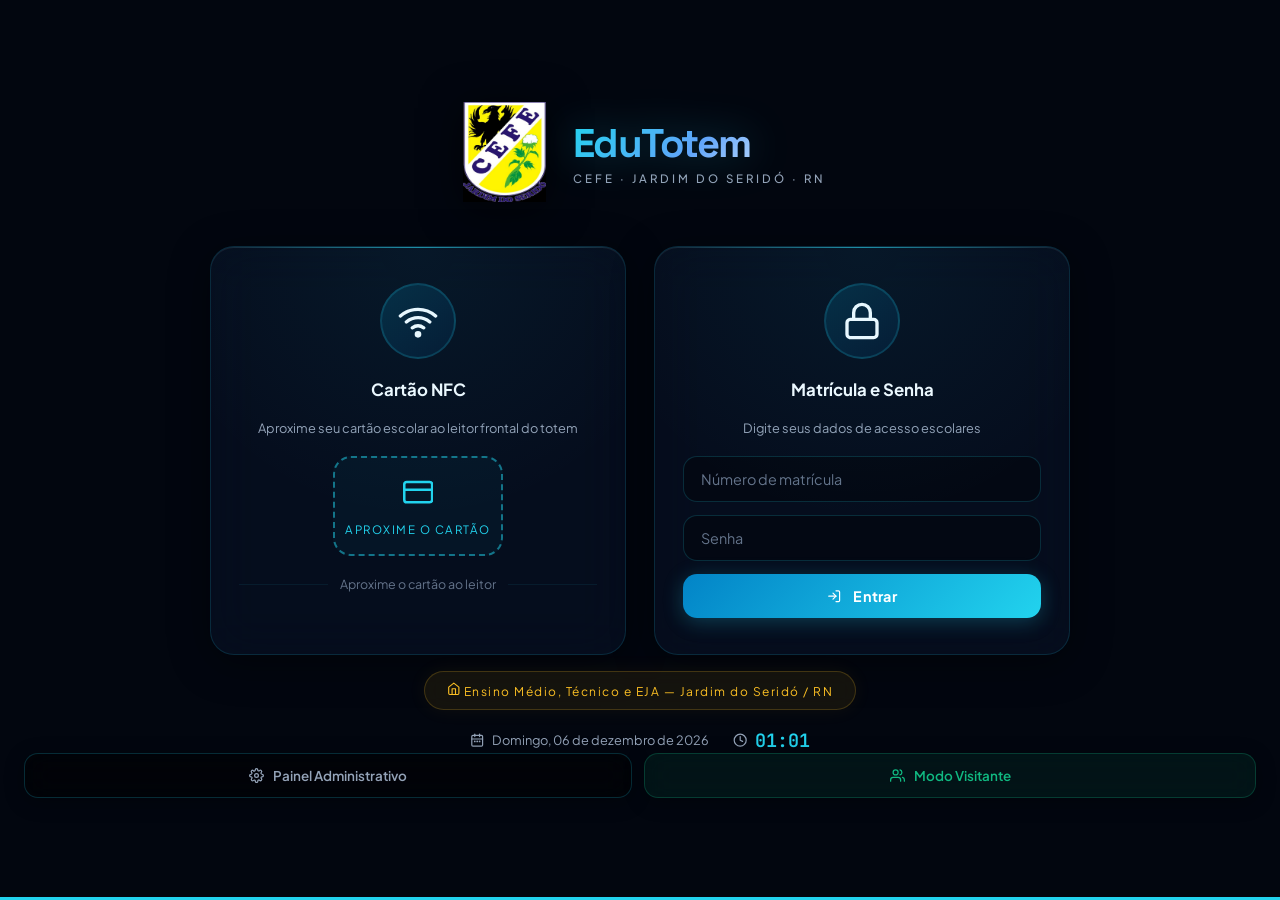
